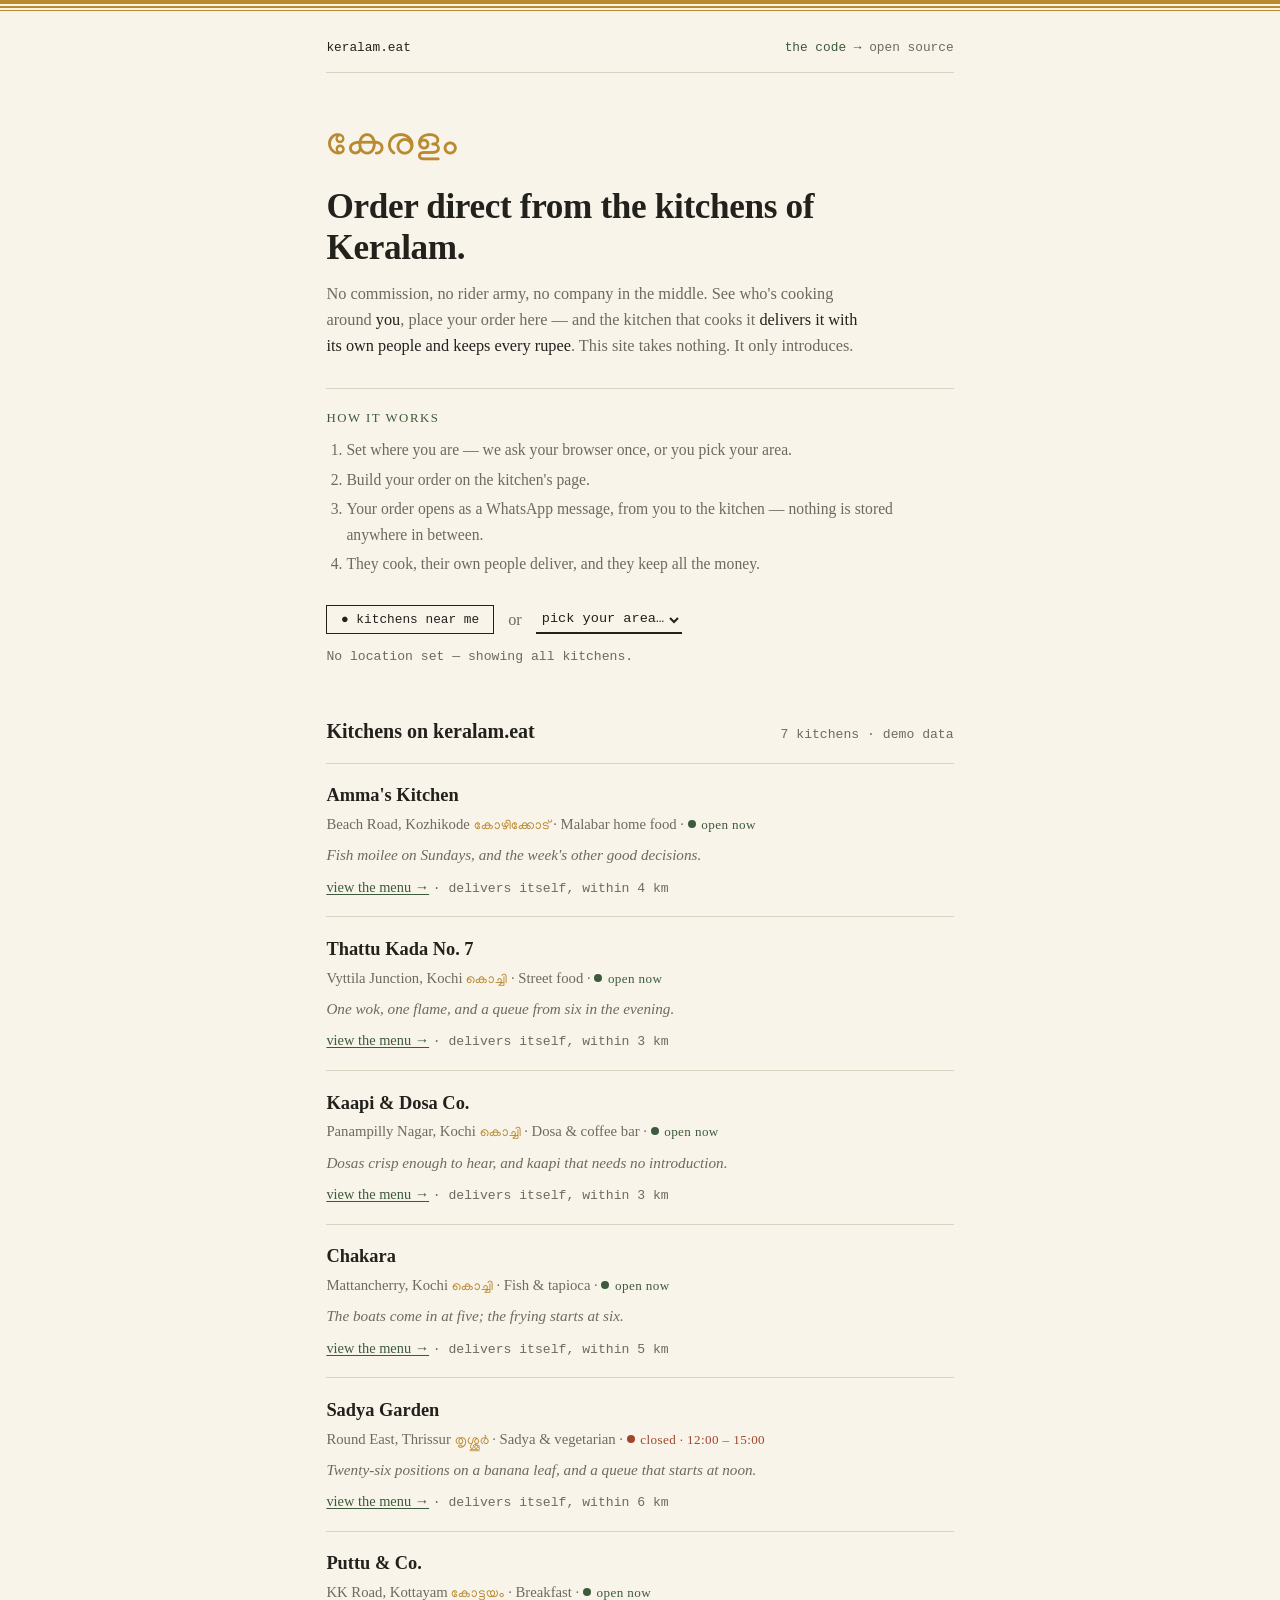
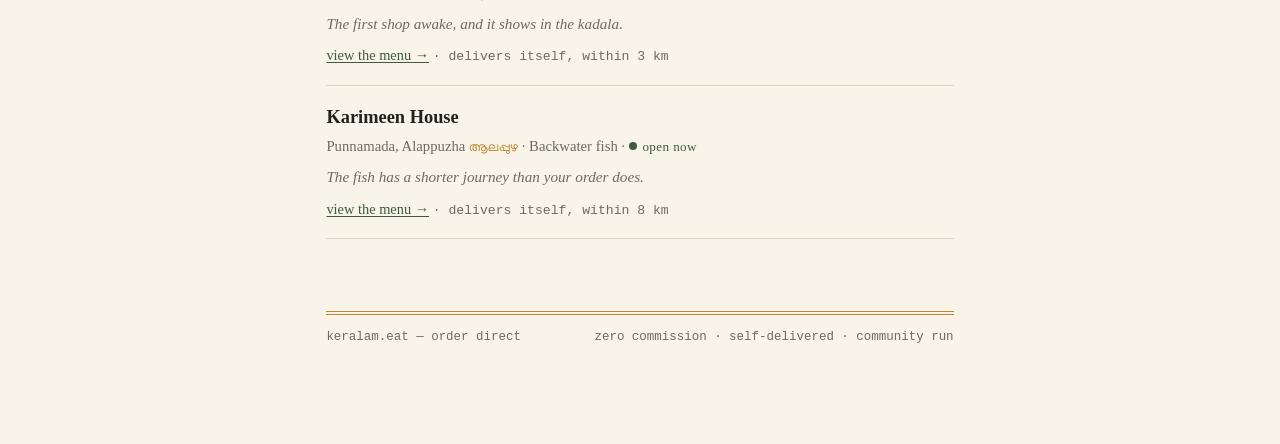
==== index.html @ 39c222f7 "keralam.eat — order direct: commission-free, self-delivery food platform Static marketplace for kitc" ====
<!doctype html>
<html lang="en">
<head>
  <meta charset="utf-8">
  <meta name="viewport" content="width=device-width, initial-scale=1">
  <title>keralam.eat — order direct from the kitchens of Keralam</title>
  <meta name="description" content="Order food direct from kitchens near you in Keralam. No commission, no middleman — every kitchen delivers with its own people and keeps all the money.">
  <link rel="icon" href="data:image/svg+xml,<svg xmlns='http://www.w3.org/2000/svg' viewBox='0 0 32 32'><path d='M4 28 C 6 15, 14 6, 28 4 C 26 17, 18 26, 6 27' fill='none' stroke='%233d5a3c' stroke-width='2' stroke-linecap='round'/></svg>">
  <link rel="preconnect" href="https://fonts.googleapis.com">
  <link rel="preconnect" href="https://fonts.gstatic.com" crossorigin>
  <link href="https://fonts.googleapis.com/css2?family=Manjari:wght@400;700&display=swap" rel="stylesheet">
  <link rel="stylesheet" href="style.css">
</head>
<body>
  <div class="wrap">

    <div class="masthead">
      <span class="domain">keralam.eat</span>
      <span><a href="https://github.com/">the code →</a> open source</span>
    </div>

    <section class="hero">
      <div class="mal-big" aria-label="Keralam">കേരളം</div>
      <h1>Order direct from the kitchens of Keralam.</h1>
      <p>
        No commission, no rider army, no company in the middle.
        See who's cooking around <strong>you</strong>, place your order here —
        and the kitchen that cooks it <strong>delivers it with its own people
        and keeps every rupee</strong>. This site takes nothing. It only introduces.
      </p>
      <div class="how">
        <div class="label">How it works</div>
        <ol>
          <li>Set where you are — we ask your browser once, or you pick your area.</li>
          <li>Build your order on the kitchen's page.</li>
          <li>Your order opens as a WhatsApp message, from you to the kitchen — nothing is stored anywhere in between.</li>
          <li>They cook, their own people deliver, and they keep all the money.</li>
        </ol>
      </div>

      <div class="locbar">
        <button class="near" id="near-me">● kitchens near me</button>
        <span class="or" style="color:var(--muted)">or</span>
        <select id="pick-area" aria-label="pick your area">
          <option value="">pick your area…</option>
        </select>
        <button class="clearloc" id="clear-loc" style="display:none" title="forget my location">×</button>
      </div>
      <div class="locnote mono" id="loc-note">No location set — showing all kitchens.</div>
    </section>

    <div class="section-head">
      <h2 id="list-title">Kitchens on keralam.eat</h2>
      <span class="note mono" id="count"></span>
    </div>

    <div id="near-group">
      <div class="group-head">Delivers to you</div>
      <div id="near-list"></div>
    </div>
    <div id="far-group">
      <div class="group-head far">Outside their own delivery radius</div>
      <div id="far-list"></div>
    </div>

    <footer>
      <span>keralam.eat — order direct</span>
      <span>zero commission · self-delivered · community run</span>
    </footer>

  </div>

  <script src="data.js"></script>
  <script>
    const R = window.RESTAURANTS;
    const LOC_KEY = "keralam.eat:loc";

    document.getElementById("count").textContent = R.length + " kitchens · demo data";

    /* ---------- geo ---------- */

    function kmBetween(a, b) {
      const rad = (x) => (x * Math.PI) / 180;
      const dLat = rad(b.lat - a.lat);
      const dLng = rad(b.lng - a.lng);
      const h =
        Math.sin(dLat / 2) ** 2 +
        Math.cos(rad(a.lat)) * Math.cos(rad(b.lat)) * Math.sin(dLng / 2) ** 2;
      return 2 * 6371 * Math.asin(Math.sqrt(h));
    }

    function fmtKm(d) {
      return (d < 10 ? d.toFixed(1) : Math.round(d)) + " km";
    }

    let anchor = null; // { lat, lng, label }
    try { anchor = JSON.parse(localStorage.getItem(LOC_KEY) || "null"); } catch (e) { anchor = null; }

    function setAnchor(a) {
      anchor = a;
      if (a) localStorage.setItem(LOC_KEY, JSON.stringify(a));
      else localStorage.removeItem(LOC_KEY);
      render();
    }

    document.getElementById("near-me").addEventListener("click", () => {
      const note = document.getElementById("loc-note");
      note.textContent = "Asking your browser where you are…";
      if (!navigator.geolocation) {
        note.textContent = "This browser can't share a location — pick your area instead.";
        return;
      }
      navigator.geolocation.getCurrentPosition(
        (pos) => {
          setAnchor({
            lat: pos.coords.latitude,
            lng: pos.coords.longitude,
            label: "your location" + (pos.coords.accuracy ? "" : "")
          });
        },
        (err) => {
          const reasons = {
            1: "You (or your browser) said no — that's fine. Pick your area instead.",
            2: "Couldn't get a fix right now. Pick your area instead.",
            3: "Took too long. Pick your area instead."
          };
          note.textContent =
            "Location needs the site to be live on https — right now it's a local file, so your browser won't share it. " +
            (reasons[err.code] || "Pick your area instead.");
        },
        { enableHighAccuracy: true, timeout: 8000, maximumAge: 300000 }
      );
    });

    // area picker: anchor = centroid of that city's kitchens
    const cities = [...new Set(R.map((r) => r.city))];
    const pick = document.getElementById("pick-area");
    for (const c of cities) {
      const inCity = R.filter((r) => r.city === c);
      const lat = inCity.reduce((s, r) => s + r.lat, 0) / inCity.length;
      const lng = inCity.reduce((s, r) => s + r.lng, 0) / inCity.length;
      const opt = document.createElement("option");
      opt.value = c;
      opt.textContent = c + " (" + inCity.length + ")";
      opt.dataset.lat = lat;
      opt.dataset.lng = lng;
      pick.appendChild(opt);
    }
    pick.addEventListener("change", () => {
      if (!pick.value) return;
      const opt = pick.selectedOptions[0];
      setAnchor({ lat: +opt.dataset.lat, lng: +opt.dataset.lng, label: pick.value });
    });

    document.getElementById("clear-loc").addEventListener("click", () => {
      pick.value = "";
      setAnchor(null);
      document.getElementById("loc-note").textContent = "Location forgotten. Showing all kitchens.";
    });

    /* ---------- rendering ---------- */

    const MAL = {
      "Kozhikode": "കോഴിക്കോട്",
      "Kochi": "കൊച്ചി",
      "Thrissur": "തൃശ്ശൂർ",
      "Kottayam": "കോട്ടയം",
      "Alappuzha": "ആലപ്പുഴ"
    };

    function rowHTML(r, d, inRadius) {
      const openness = r.open
        ? '<span class="openness open"><span class="dot open"></span>open now</span>'
        : '<span class="openness closed"><span class="dot closed"></span>closed · ' + r.hours + "</span>";
      const dist = d == null ? "" :
        '<span class="dist' + (inRadius ? " in" : "") + '">' + fmtKm(d) + (inRadius ? " · delivers to you" : "") + "</span>";
      const city = r.city + (MAL[r.city] ? ' <span class="mal">' + MAL[r.city] + "</span>" : "");
      return (
        '<div class="rest">' +
        '<a class="plain" href="restaurant.html?id=' + r.slug + '">' +
        '<div class="name">' + r.name + "</div>" +
        '<div class="meta">' + r.area + ", " + city + " · " + r.cuisine + " · " + openness + dist + "</div>" +
        '<div class="tagline">' + r.tagline + "</div>" +
        "</a>" +
        '<div class="view"><a href="restaurant.html?id=' + r.slug + '">view the menu →</a> <span class="mono" style="color:var(--muted)">· delivers itself, within ' + r.delivery.radiusKm + " km</span></div>" +
        "</div>"
      );
    }

    function render() {
      const nearList = document.getElementById("near-list");
      const farList = document.getElementById("far-list");
      const nearGroup = document.getElementById("near-group");
      const farGroup = document.getElementById("far-group");
      const note = document.getElementById("loc-note");
      const title = document.getElementById("list-title");
      const clearBtn = document.getElementById("clear-loc");

      if (!anchor) {
        nearGroup.style.display = "block";
        nearGroup.querySelector(".group-head").style.display = "none";
        farGroup.style.display = "none";
        nearList.innerHTML = R.map((r) => rowHTML(r, null, false)).join("");
        title.textContent = "Kitchens on keralam.eat";
        note.textContent = "No location set — showing all kitchens.";
        clearBtn.style.display = "none";
        return;
      }

      const withD = R.map((r) => ({ r, d: kmBetween(anchor, r) }));
      const near = withD.filter((x) => x.d <= x.r.delivery.radiusKm).sort((a, b) => a.d - b.d);
      const far = withD.filter((x) => x.d > x.r.delivery.radiusKm).sort((a, b) => a.d - b.d);

      nearGroup.querySelector(".group-head").style.display = "";
      nearGroup.style.display = near.length ? "block" : "block";
      farGroup.style.display = far.length ? "block" : "none";

      nearList.innerHTML = near.length
        ? near.map((x) => rowHTML(x.r, x.d, true)).join("")
        : '<div class="tagline" style="font-style:italic;color:var(--muted);padding:.6rem 0">No kitchen here delivers that far yet — the nearest ones are below.</div>';
      farList.innerHTML = far.map((x) => rowHTML(x.r, x.d, false)).join("");

      title.textContent = "Kitchens around " + anchor.label;
      note.textContent = "Showing kitchens by distance from " + anchor.label + ". A kitchen only appears on top if its own people can reach you.";
      clearBtn.style.display = "inline-block";
    }

    render();
  </script>
</body>
</html>
---- style.css ----
:root {
  --paper: #f8f4ea;
  --ink:   #22211c;
  --muted: #6d6a5f;
  --leaf:  #3d5a3c;
  --red:   #a3452e;
  --rule:  #d9d3c2;
  --gold:  #b98a2f;
}

* { margin: 0; padding: 0; box-sizing: border-box; }

body {
  background: var(--paper);
  color: var(--ink);
  font-family: "Iowan Old Style", "Palatino Linotype", Palatino, Georgia, serif;
  font-size: 1.02rem;
  line-height: 1.6;
  -webkit-font-smoothing: antialiased;
}

/* kasavu — the gold zari edge of the Keralam sari, as the page's border */
body::before {
  content: "";
  position: fixed;
  top: 0; left: 0; right: 0;
  height: 12px;
  z-index: 50;
  pointer-events: none;
  background:
    linear-gradient(var(--gold) 0 0) 0 0 / 100% 4px no-repeat,
    linear-gradient(var(--gold) 0 0) 0 6px / 100% 2px no-repeat,
    linear-gradient(var(--gold) 0 0) 0 10px / 100% 1px no-repeat,
    var(--paper);
}

::selection { background: #e7dfc9; }

a { color: var(--leaf); text-decoration: underline; text-underline-offset: .15em; }

.mono {
  font-family: ui-monospace, "SF Mono", Menlo, Consolas, monospace;
  font-size: .82rem;
}

.wrap {
  max-width: 42rem;
  margin: 0 auto;
  padding: 2.4rem 1.4rem 6rem;
}

/* Malayalam script accents */
.mal {
  font-family: "Manjari", "Malayalam MN", "Noto Sans Malayalam", sans-serif;
  color: var(--gold);
  font-size: .92em;
}
.mal-big {
  font-family: "Manjari", "Malayalam MN", "Noto Sans Malayalam", sans-serif;
  color: var(--gold);
  font-size: 2.6rem;
  line-height: 1.1;
  margin-bottom: 1.1rem;
}

/* masthead */
.masthead {
  display: flex;
  justify-content: space-between;
  gap: 1rem;
  font-family: ui-monospace, "SF Mono", Menlo, Consolas, monospace;
  font-size: .8rem;
  color: var(--muted);
  padding-bottom: .8rem;
  border-bottom: 1px solid var(--rule);
}
.masthead .domain { color: var(--ink); }
.masthead a { text-decoration: none; }
.masthead a:hover { text-decoration: underline; }

/* hero */
.hero { margin: 3.2rem 0 2.4rem; }
.hero h1 {
  font-size: 2.2rem;
  font-weight: 600;
  line-height: 1.15;
  letter-spacing: -.01em;
  margin-bottom: .8rem;
}
.hero p { color: var(--muted); max-width: 34rem; }
.hero p strong { color: var(--ink); font-weight: 500; }

.how { margin-top: 1.8rem; border-top: 1px solid var(--rule); padding-top: 1.2rem; }
.how .label { font-size: .8rem; letter-spacing: .12em; text-transform: uppercase; color: var(--leaf); margin-bottom: .5rem; }
.how ol { margin-left: 1.25rem; }
.how li { color: var(--muted); font-size: .98rem; margin-bottom: .3rem; }

/* location bar */
.locbar {
  margin-top: 1.8rem;
  display: flex;
  align-items: center;
  gap: .9rem;
  flex-wrap: wrap;
}
.locbar .near {
  background: none;
  border: 1.5px solid var(--ink);
  font-family: ui-monospace, "SF Mono", Menlo, Consolas, monospace;
  font-size: .8rem;
  padding: .38rem .85rem;
  cursor: pointer;
  color: var(--ink);
}
.locbar .near:hover { background: var(--ink); color: var(--paper); }
.locbar select {
  background: transparent;
  border: none;
  border-bottom: 2px solid var(--ink);
  font-family: ui-monospace, "SF Mono", Menlo, Consolas, monospace;
  font-size: .85rem;
  color: var(--ink);
  padding: .3rem .1rem;
  outline: none;
  cursor: pointer;
}
.locbar .clearloc {
  background: none;
  border: none;
  color: var(--muted);
  font-size: 1rem;
  cursor: pointer;
  line-height: 1;
  padding: .2rem .4rem;
}
.locbar .clearloc:hover { color: var(--red); }
.locnote { margin-top: .7rem; color: var(--muted); font-style: normal; }

/* grouping + distance */
.group-head {
  margin: 2.6rem 0 .2rem;
  font-size: .85rem;
  letter-spacing: .12em;
  text-transform: uppercase;
  color: var(--leaf);
}
.group-head.far { color: var(--muted); }
.dist {
  font-family: ui-monospace, "SF Mono", Menlo, Consolas, monospace;
  font-size: .8rem;
  margin-left: .6rem;
  color: var(--muted);
}
.dist.in { color: var(--leaf); }

/* section heads */
.section-head {
  margin: 3rem 0 1rem;
  display: flex;
  justify-content: space-between;
  align-items: baseline;
  gap: 1rem;
}
.section-head h2 { font-size: 1.25rem; font-weight: 600; }
.section-head .note { color: var(--muted); }

/* kitchen rows */
.rest { border-top: 1px solid var(--rule); padding: 1.1rem 0; }
.rest:last-of-type { border-bottom: 1px solid var(--rule); }
.rest .name { font-size: 1.15rem; font-weight: 600; }
.rest a.plain { color: var(--ink); text-decoration: none; }
.rest a.plain:hover .name { text-decoration: underline; text-underline-offset: .15em; }
.rest .meta { color: var(--muted); font-size: .92rem; margin-top: .15rem; }
.rest .tagline { font-style: italic; color: var(--muted); font-size: .95rem; margin-top: .35rem; }
.rest .view { font-size: .9rem; margin-top: .5rem; }

.dot {
  display: inline-block;
  width: .5rem; height: .5rem;
  border-radius: 50%;
  margin-right: .35rem;
  vertical-align: 1px;
}
.dot.open { background: var(--leaf); }
.dot.closed { background: var(--red); }
.openness { font-size: .82rem; letter-spacing: .03em; }
.openness.open { color: var(--leaf); }
.openness.closed { color: var(--red); }

/* restaurant page */
.backlink { font-size: .9rem; margin: 2.6rem 0 1.4rem; display: inline-block; }
.r-head h1 { font-size: 2rem; font-weight: 600; line-height: 1.2; letter-spacing: -.01em; }
.r-head .meta { color: var(--muted); margin-top: .3rem; font-size: .95rem; }
.r-head .delivery {
  margin-top: .9rem;
  border: 1px solid var(--rule);
  padding: .55rem .85rem;
  font-family: ui-monospace, "SF Mono", Menlo, Consolas, monospace;
  font-size: .8rem;
  color: var(--muted);
}
.closed-banner {
  margin-top: .9rem;
  font-size: .95rem;
  color: var(--red);
  font-style: italic;
}

/* menu */
.menu-category { margin-top: 2rem; }
.menu-category h3 { font-size: .85rem; letter-spacing: .12em; text-transform: uppercase; color: var(--leaf); margin-bottom: .4rem; }
.item { display: flex; align-items: baseline; gap: .7rem; padding: .6rem 0; }
.item .vegmark {
  display: inline-block;
  width: .55rem; height: .55rem;
  border: 1.5px solid var(--leaf);
  flex: none;
  align-self: center;
}
.item .vegmark.non { border-color: var(--red); }
.item .nm { flex: none; max-width: 60%; }
.item .nm .d { display: block; color: var(--muted); font-size: .88rem; }
.item .leader { flex: 1; border-bottom: 2px dotted var(--rule); transform: translateY(-4px); min-width: 1.5rem; }
.item .price { font-family: ui-monospace, "SF Mono", Menlo, Consolas, monospace; font-size: .88rem; flex: none; }
.item .add {
  flex: none;
  background: none;
  border: 1px solid var(--ink);
  font-family: ui-monospace, "SF Mono", Menlo, Consolas, monospace;
  font-size: .78rem;
  padding: .15rem .6rem;
  cursor: pointer;
  color: var(--ink);
}
.item .add:hover { background: var(--ink); color: var(--paper); }
.item .add:disabled { border-color: var(--rule); color: var(--rule); cursor: default; }
.item .add:disabled:hover { background: none; color: var(--rule); }

/* cart */
#cart { display: none; margin-top: 3.5rem; }
#cart.visible { display: block; }
#cart h2 { font-size: 1.25rem; font-weight: 600; margin-bottom: 1rem; }

.cartline { display: flex; align-items: baseline; gap: .7rem; padding: .45rem 0; }
.cartline .nm { flex: 1; }
.cartline .qty { font-family: ui-monospace, "SF Mono", Menlo, Consolas, monospace; font-size: .85rem; }
.cartline button {
  background: none; border: none; font: inherit; cursor: pointer;
  font-family: ui-monospace, "SF Mono", Menlo, Consolas, monospace;
  color: var(--leaf); padding: 0 .3rem;
}
.cartline button:hover { color: var(--ink); }
.cartline .line-total { font-family: ui-monospace, "SF Mono", Menlo, Consolas, monospace; font-size: .88rem; }

.totals { border-top: 1px solid var(--rule); margin-top: .6rem; padding-top: .6rem; font-size: .95rem; }
.totals .row { display: flex; justify-content: space-between; color: var(--muted); }
.totals .row.grand { color: var(--ink); font-weight: 600; margin-top: .3rem; }

/* forms */
label {
  display: block;
  font-family: ui-monospace, "SF Mono", Menlo, Consolas, monospace;
  font-size: .8rem;
  color: var(--muted);
  margin: 1.1rem 0 .35rem;
}
input, textarea {
  width: 100%;
  background: transparent;
  border: none;
  border-bottom: 2px solid var(--ink);
  font: inherit;
  color: var(--ink);
  padding: .3rem .1rem;
  outline: none;
}
input:focus, textarea:focus { border-bottom-color: var(--leaf); }
textarea { resize: vertical; min-height: 3.4rem; }

.actions { margin-top: 1.6rem; display: flex; gap: 1.4rem; align-items: baseline; flex-wrap: wrap; }
.actions .send {
  background: var(--ink);
  color: var(--paper);
  border: none;
  font: inherit;
  padding: .6rem 1.3rem;
  cursor: pointer;
}
.actions .send:hover { background: var(--leaf); }
.actions .send:disabled { background: var(--rule); color: var(--paper); cursor: default; }
.actions .copy { font-size: .9rem; }

.done { margin-top: 1.6rem; font-style: italic; color: var(--leaf); }

/* fixed cart bar */
#cartbar {
  position: fixed;
  bottom: 0; left: 0; right: 0;
  background: var(--ink);
  color: var(--paper);
  border-top: 2px solid var(--gold);
  font-family: ui-monospace, "SF Mono", Menlo, Consolas, monospace;
  font-size: .85rem;
  padding: .8rem 1.4rem;
  display: none;
  cursor: pointer;
  z-index: 5;
}
#cartbar:hover { background: var(--leaf); }
#cartbar.visible { display: block; }
#cartbar .inner { max-width: 42rem; margin: 0 auto; display: flex; justify-content: space-between; gap: 1rem; }

/* footer */
footer {
  margin-top: 4.5rem;
  border-top: 4px double var(--gold);
  padding-top: .8rem;
  font-family: ui-monospace, "SF Mono", Menlo, Consolas, monospace;
  font-size: .78rem;
  color: var(--muted);
  display: flex;
  justify-content: space-between;
  flex-wrap: wrap;
  gap: .4rem 2rem;
}
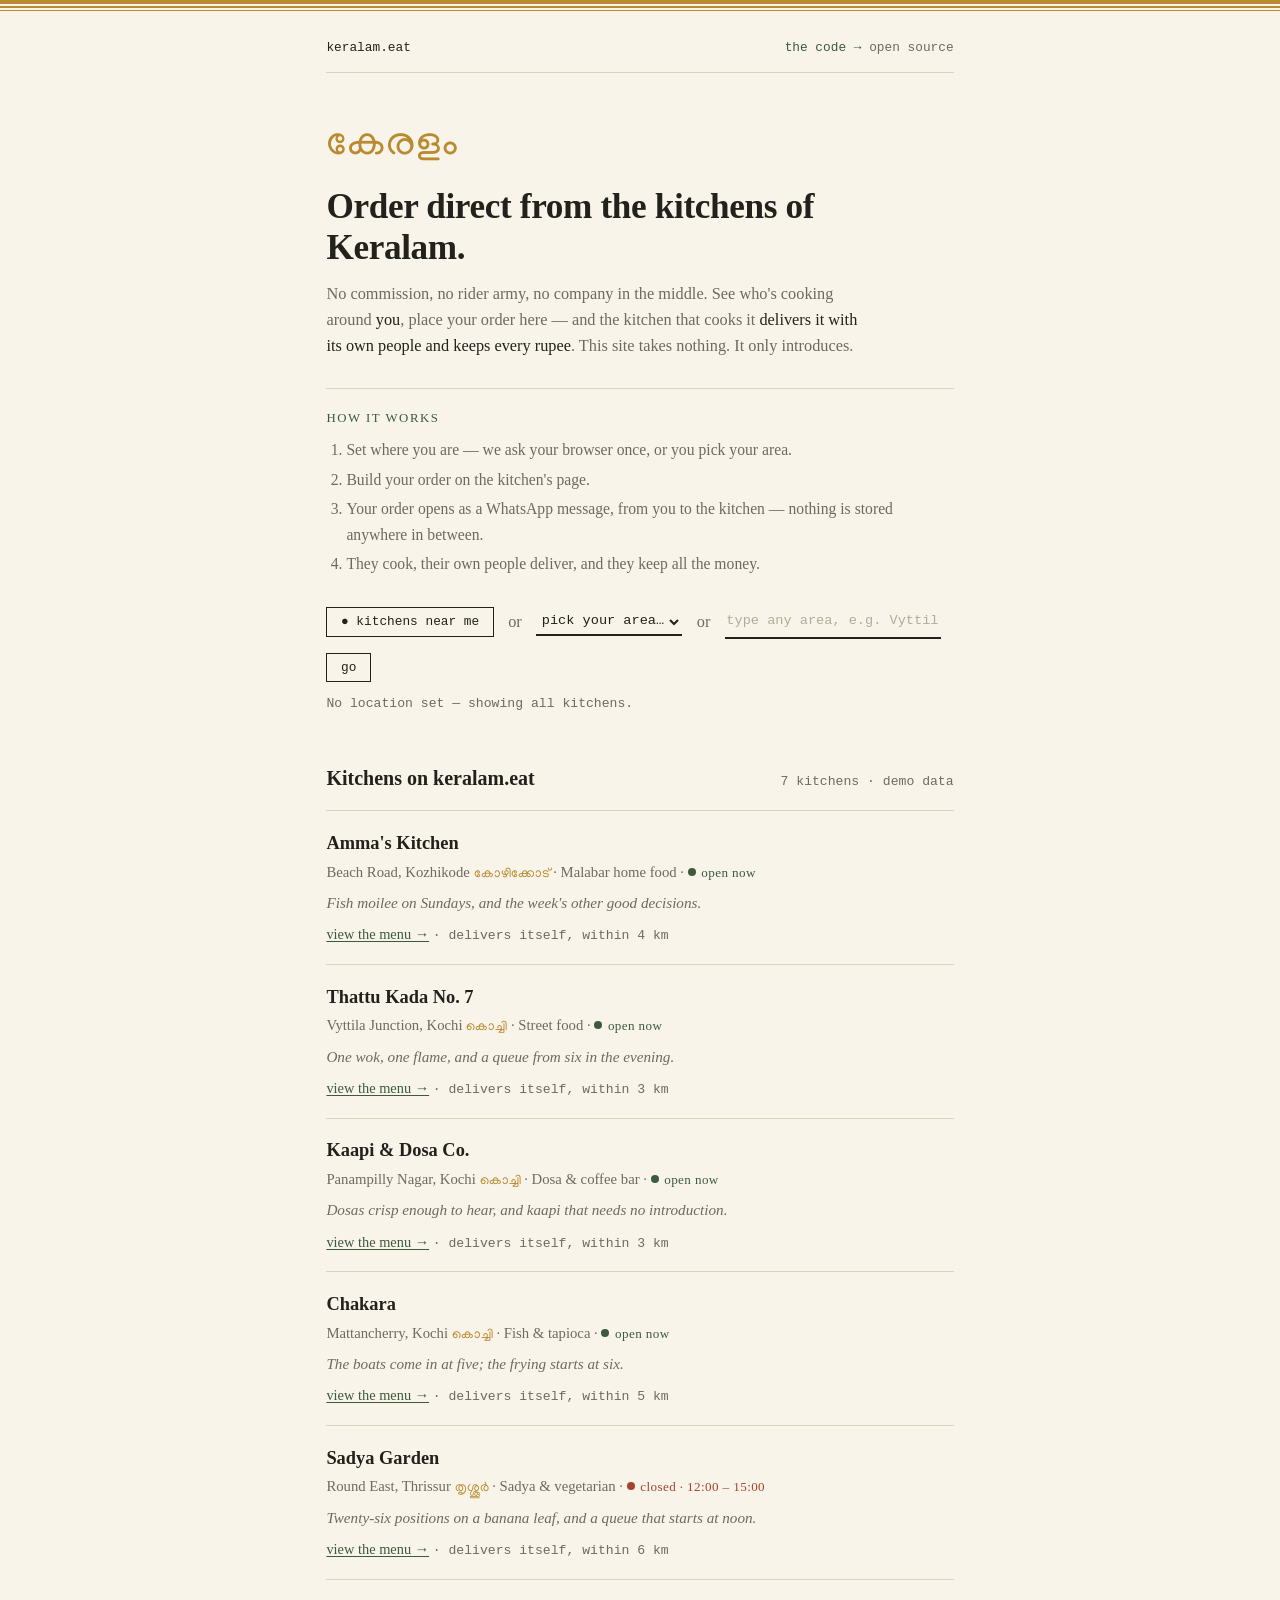
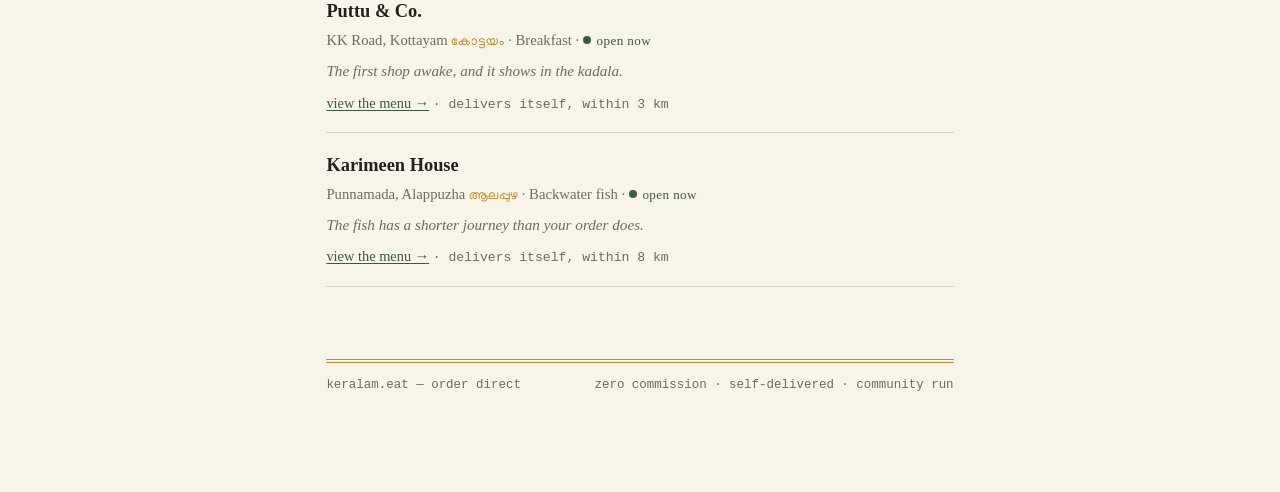
==== commit e96e48cc: "area search: type any area name, geocoded via Nominatim (bounded to Keralam)" ====
--- a/index.html
+++ b/index.html
@@ -44,6 +44,9 @@
         <select id="pick-area" aria-label="pick your area">
           <option value="">pick your area…</option>
         </select>
+        <span class="or" style="color:var(--muted)">or</span>
+        <input class="area-input" id="area-input" placeholder="type any area, e.g. Vyttila, Kochi" aria-label="type any area">
+        <button class="near" id="area-go">go</button>
         <button class="clearloc" id="clear-loc" style="display:none" title="forget my location">×</button>
       </div>
       <div class="locnote mono" id="loc-note">No location set — showing all kitchens.</div>
@@ -158,6 +161,40 @@
       document.getElementById("loc-note").textContent = "Location forgotten. Showing all kitchens.";
     });
 
+    /* ---------- free-text area search (Nominatim) ---------- */
+    // Any area name works — the query is geocoded against OpenStreetMap,
+    // bounded to Keralam's bounding box so results stay local.
+    // Privacy: the typed text goes to nominatim.openstreetmap.org and nowhere else.
+
+    async function findArea() {
+      const q = document.getElementById("area-input").value.trim();
+      const note = document.getElementById("loc-note");
+      if (!q) return;
+      note.textContent = "Looking up \u201c" + q + "\u201d on OpenStreetMap\u2026";
+      try {
+        const url =
+          "https://nominatim.openstreetmap.org/search?q=" + encodeURIComponent(q) +
+          "&format=json&limit=1&viewbox=74.8,12.9,78.2,8.1&bounded=1";
+        const res = await fetch(url);
+        const rows = await res.json();
+        if (!rows.length) {
+          note.textContent = "Couldn't find that spot within Keralam \u2014 try a town or junction name, or use \u201ckitchens near me\u201d.";
+          return;
+        }
+        const r = rows[0];
+        const label = (r.display_name || q).split(",").slice(0, 2).join(",").trim();
+        setAnchor({ lat: +r.lat, lng: +r.lon, label: label });
+        document.getElementById("area-input").value = "";
+      } catch (err) {
+        note.textContent = "The geocoder couldn't be reached \u2014 pick a city from the list, or use \u201ckitchens near me\u201d.";
+      }
+    }
+
+    document.getElementById("area-go").addEventListener("click", findArea);
+    document.getElementById("area-input").addEventListener("keydown", (e) => {
+      if (e.key === "Enter") { e.preventDefault(); findArea(); }
+    });
+
     /* ---------- rendering ---------- */
 
     const MAL = {
--- a/style.css
+++ b/style.css
@@ -124,6 +124,20 @@
   outline: none;
   cursor: pointer;
 }
+.locbar .area-input {
+  background: transparent;
+  border: none;
+  border-bottom: 2px solid var(--ink);
+  font-family: ui-monospace, "SF Mono", Menlo, Consolas, monospace;
+  font-size: .85rem;
+  color: var(--ink);
+  padding: .3rem .1rem;
+  outline: none;
+  width: 13.5rem;
+  max-width: 60vw;
+}
+.locbar .area-input:focus { border-bottom-color: var(--leaf); }
+.locbar .area-input::placeholder { color: #b3ac99; }
 .locbar .clearloc {
   background: none;
   border: none;
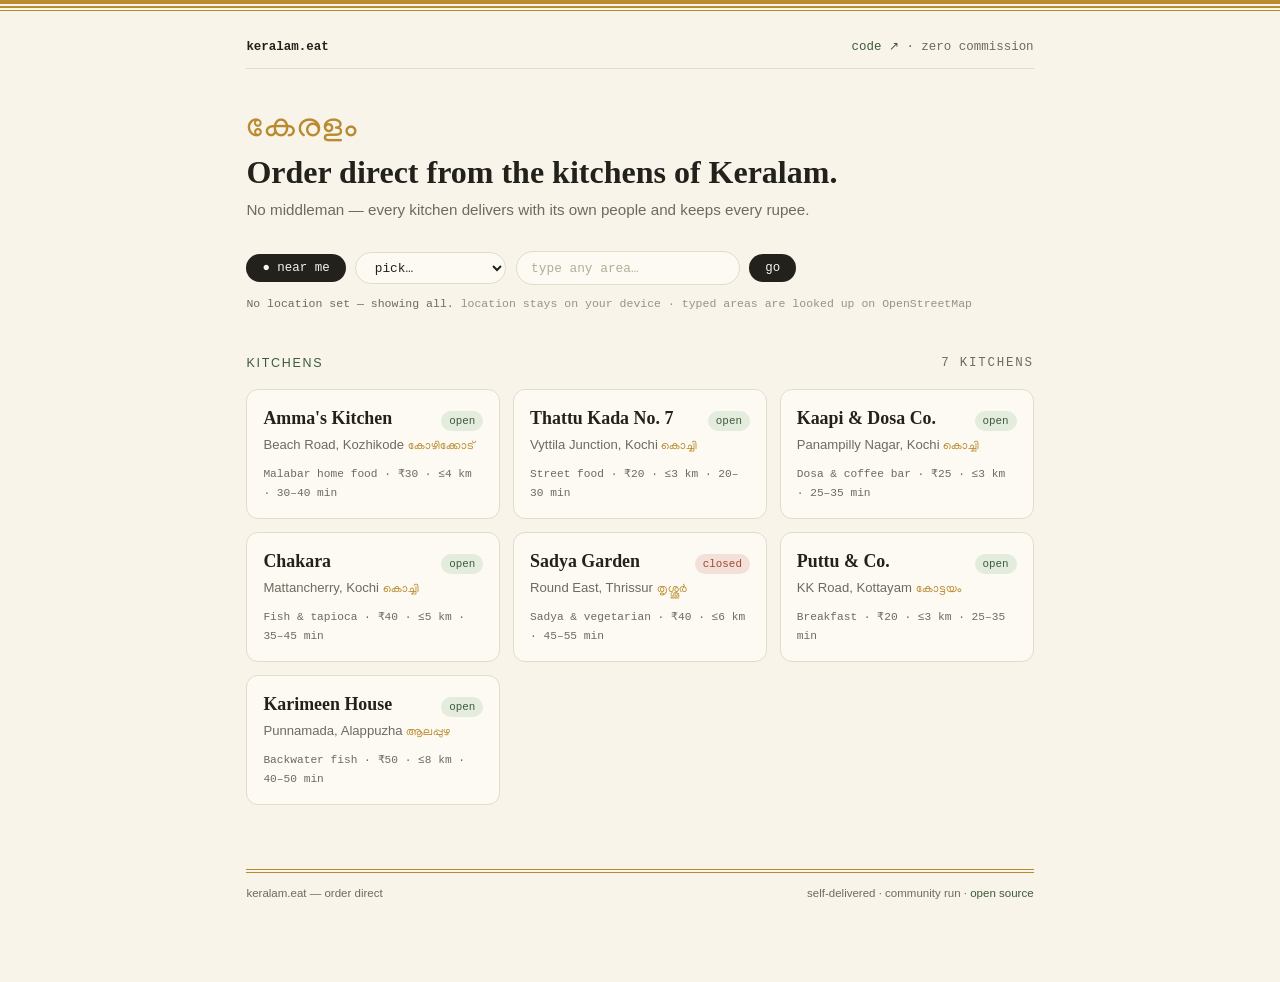
==== commit 4b4508f8: "redesign: compact card UI, chips over sentences, half the words" ====
--- a/index.html
+++ b/index.html
@@ -4,7 +4,7 @@
   <meta charset="utf-8">
   <meta name="viewport" content="width=device-width, initial-scale=1">
   <title>keralam.eat — order direct from the kitchens of Keralam</title>
-  <meta name="description" content="Order food direct from kitchens near you in Keralam. No commission, no middleman — every kitchen delivers with its own people and keeps all the money.">
+  <meta name="description" content="Order food direct from kitchens near you in Keralam. Zero commission — every kitchen delivers with its own people.">
   <link rel="icon" href="data:image/svg+xml,<svg xmlns='http://www.w3.org/2000/svg' viewBox='0 0 32 32'><path d='M4 28 C 6 15, 14 6, 28 4 C 26 17, 18 26, 6 27' fill='none' stroke='%233d5a3c' stroke-width='2' stroke-linecap='round'/></svg>">
   <link rel="preconnect" href="https://fonts.googleapis.com">
   <link rel="preconnect" href="https://fonts.gstatic.com" crossorigin>
@@ -16,59 +16,39 @@
 
     <div class="masthead">
       <span class="domain">keralam.eat</span>
-      <span><a href="https://github.com/">the code →</a> open source</span>
+      <span><a href="https://github.com/aneeraj/keralam-eat">code ↗</a> · zero commission</span>
     </div>
 
     <section class="hero">
       <div class="mal-big" aria-label="Keralam">കേരളം</div>
       <h1>Order direct from the kitchens of Keralam.</h1>
-      <p>
-        No commission, no rider army, no company in the middle.
-        See who's cooking around <strong>you</strong>, place your order here —
-        and the kitchen that cooks it <strong>delivers it with its own people
-        and keeps every rupee</strong>. This site takes nothing. It only introduces.
-      </p>
-      <div class="how">
-        <div class="label">How it works</div>
-        <ol>
-          <li>Set where you are — we ask your browser once, or you pick your area.</li>
-          <li>Build your order on the kitchen's page.</li>
-          <li>Your order opens as a WhatsApp message, from you to the kitchen — nothing is stored anywhere in between.</li>
-          <li>They cook, their own people deliver, and they keep all the money.</li>
-        </ol>
-      </div>
-
-      <div class="locbar">
-        <button class="near" id="near-me">● kitchens near me</button>
-        <span class="or" style="color:var(--muted)">or</span>
-        <select id="pick-area" aria-label="pick your area">
-          <option value="">pick your area…</option>
-        </select>
-        <span class="or" style="color:var(--muted)">or</span>
-        <input class="area-input" id="area-input" placeholder="type any area, e.g. Vyttila, Kochi" aria-label="type any area">
-        <button class="near" id="area-go">go</button>
-        <button class="clearloc" id="clear-loc" style="display:none" title="forget my location">×</button>
-      </div>
-      <div class="locnote mono" id="loc-note">No location set — showing all kitchens.</div>
+      <p class="sub">No middleman — every kitchen delivers with its own people and keeps every rupee.</p>
     </section>
 
-    <div class="section-head">
-      <h2 id="list-title">Kitchens on keralam.eat</h2>
-      <span class="note mono" id="count"></span>
-    </div>
-
-    <div id="near-group">
-      <div class="group-head">Delivers to you</div>
-      <div id="near-list"></div>
-    </div>
-    <div id="far-group">
-      <div class="group-head far">Outside their own delivery radius</div>
-      <div id="far-list"></div>
+    <div class="locbar">
+      <button class="near" id="near-me">● near me</button>
+      <select id="pick-area" aria-label="pick your area">
+        <option value="">pick…</option>
+      </select>
+      <input class="area-input" id="area-input" placeholder="type any area…" aria-label="type any area">
+      <button class="area-go" id="area-go">go</button>
+      <button class="clearloc" id="clear-loc" style="display:none" title="forget my location">×</button>
+    </div>
+    <div class="locnote" id="loc-note">No location set — showing all kitchens. <span style="opacity:.7">location stays on your device · typed areas are looked up on OpenStreetMap</span></div>
+
+    <div id="near-section">
+      <div class="section-head" id="list-title"><span>Kitchens</span><span class="note mono" id="count"></span></div>
+      <div class="cards" id="near-cards"></div>
+      <div class="empty-state" id="empty-state" style="display:none"></div>
+    </div>
+    <div id="far-section">
+      <div class="group-head far">Too far for their own delivery</div>
+      <div class="cards far-group" id="far-cards"></div>
     </div>
 
     <footer>
       <span>keralam.eat — order direct</span>
-      <span>zero commission · self-delivered · community run</span>
+      <span>self-delivered · community run · <a href="https://github.com/aneeraj/keralam-eat">open source</a></span>
     </footer>
 
   </div>
@@ -78,9 +58,20 @@
     const R = window.RESTAURANTS;
     const LOC_KEY = "keralam.eat:loc";
 
-    document.getElementById("count").textContent = R.length + " kitchens · demo data";
-
-    /* ---------- geo ---------- */
+    document.getElementById("count").textContent = R.length + " kitchens";
+
+    const MAL = {
+      "Kozhikode": "കോഴിക്കോട്",
+      "Kochi": "കൊച്ചി",
+      "Thrissur": "തൃശ്ശൂർ",
+      "Kottayam": "കോട്ടയം",
+      "Alappuzha": "ആലപ്പുഴ"
+    };
+
+    function esc(s) {
+      return String(s).replace(/[&<>"']/g, (c) =>
+        ({ "&": "&amp;", "<": "&lt;", ">": "&gt;", '"': "&quot;", "'": "&#39;" }[c]));
+    }
 
     function kmBetween(a, b) {
       const rad = (x) => (x * Math.PI) / 180;
@@ -96,7 +87,9 @@
       return (d < 10 ? d.toFixed(1) : Math.round(d)) + " km";
     }
 
-    let anchor = null; // { lat, lng, label }
+    /* ---------- anchor state ---------- */
+
+    let anchor = null;
     try { anchor = JSON.parse(localStorage.getItem(LOC_KEY) || "null"); } catch (e) { anchor = null; }
 
     function setAnchor(a) {
@@ -106,47 +99,38 @@
       render();
     }
 
+    /* ---------- near me ---------- */
+
     document.getElementById("near-me").addEventListener("click", () => {
       const note = document.getElementById("loc-note");
       note.textContent = "Asking your browser where you are…";
       if (!navigator.geolocation) {
-        note.textContent = "This browser can't share a location — pick your area instead.";
+        note.textContent = "This browser can't share location — pick or type your area.";
         return;
       }
       navigator.geolocation.getCurrentPosition(
         (pos) => {
-          setAnchor({
-            lat: pos.coords.latitude,
-            lng: pos.coords.longitude,
-            label: "your location" + (pos.coords.accuracy ? "" : "")
-          });
+          setAnchor({ lat: pos.coords.latitude, lng: pos.coords.longitude, label: "you" });
         },
         (err) => {
-          const reasons = {
-            1: "You (or your browser) said no — that's fine. Pick your area instead.",
-            2: "Couldn't get a fix right now. Pick your area instead.",
-            3: "Took too long. Pick your area instead."
-          };
           note.textContent =
-            "Location needs the site to be live on https — right now it's a local file, so your browser won't share it. " +
-            (reasons[err.code] || "Pick your area instead.");
+            "Location needs the site live on https (or your permission) — pick or type your area instead.";
         },
         { enableHighAccuracy: true, timeout: 8000, maximumAge: 300000 }
       );
     });
 
-    // area picker: anchor = centroid of that city's kitchens
+    /* ---------- area picker ---------- */
+
     const cities = [...new Set(R.map((r) => r.city))];
     const pick = document.getElementById("pick-area");
     for (const c of cities) {
       const inCity = R.filter((r) => r.city === c);
-      const lat = inCity.reduce((s, r) => s + r.lat, 0) / inCity.length;
-      const lng = inCity.reduce((s, r) => s + r.lng, 0) / inCity.length;
       const opt = document.createElement("option");
       opt.value = c;
       opt.textContent = c + " (" + inCity.length + ")";
-      opt.dataset.lat = lat;
-      opt.dataset.lng = lng;
+      opt.dataset.lat = inCity.reduce((s, r) => s + r.lat, 0) / inCity.length;
+      opt.dataset.lng = inCity.reduce((s, r) => s + r.lng, 0) / inCity.length;
       pick.appendChild(opt);
     }
     pick.addEventListener("change", () => {
@@ -158,19 +142,16 @@
     document.getElementById("clear-loc").addEventListener("click", () => {
       pick.value = "";
       setAnchor(null);
-      document.getElementById("loc-note").textContent = "Location forgotten. Showing all kitchens.";
-    });
-
-    /* ---------- free-text area search (Nominatim) ---------- */
-    // Any area name works — the query is geocoded against OpenStreetMap,
-    // bounded to Keralam's bounding box so results stay local.
-    // Privacy: the typed text goes to nominatim.openstreetmap.org and nowhere else.
+      document.getElementById("loc-note").textContent = "Location forgotten — showing all kitchens.";
+    });
+
+    /* ---------- typed area (Nominatim) ---------- */
 
     async function findArea() {
       const q = document.getElementById("area-input").value.trim();
       const note = document.getElementById("loc-note");
       if (!q) return;
-      note.textContent = "Looking up \u201c" + q + "\u201d on OpenStreetMap\u2026";
+      note.textContent = "Looking up \u201c" + q + "\u201d\u2026";
       try {
         const url =
           "https://nominatim.openstreetmap.org/search?q=" + encodeURIComponent(q) +
@@ -178,15 +159,15 @@
         const res = await fetch(url);
         const rows = await res.json();
         if (!rows.length) {
-          note.textContent = "Couldn't find that spot within Keralam \u2014 try a town or junction name, or use \u201ckitchens near me\u201d.";
+          note.textContent = "Not found in Keralam \u2014 try a town or junction name.";
           return;
         }
         const r = rows[0];
-        const label = (r.display_name || q).split(",").slice(0, 2).join(",").trim();
+        const label = (r.display_name || q).split(",")[0].trim();
         setAnchor({ lat: +r.lat, lng: +r.lon, label: label });
         document.getElementById("area-input").value = "";
       } catch (err) {
-        note.textContent = "The geocoder couldn't be reached \u2014 pick a city from the list, or use \u201ckitchens near me\u201d.";
+        note.textContent = "Geocoder unreachable \u2014 try again in a moment.";
       }
     }
 
@@ -195,51 +176,44 @@
       if (e.key === "Enter") { e.preventDefault(); findArea(); }
     });
 
-    /* ---------- rendering ---------- */
-
-    const MAL = {
-      "Kozhikode": "കോഴിക്കോട്",
-      "Kochi": "കൊച്ചി",
-      "Thrissur": "തൃശ്ശൂർ",
-      "Kottayam": "കോട്ടയം",
-      "Alappuzha": "ആലപ്പുഴ"
-    };
-
-    function rowHTML(r, d, inRadius) {
-      const openness = r.open
-        ? '<span class="openness open"><span class="dot open"></span>open now</span>'
-        : '<span class="openness closed"><span class="dot closed"></span>closed · ' + r.hours + "</span>";
+    /* ---------- render ---------- */
+
+    function cardHTML(r, d, inRadius) {
+      const pill = r.open
+        ? '<span class="pill open">open</span>'
+        : '<span class="pill closed">closed</span>';
       const dist = d == null ? "" :
-        '<span class="dist' + (inRadius ? " in" : "") + '">' + fmtKm(d) + (inRadius ? " · delivers to you" : "") + "</span>";
-      const city = r.city + (MAL[r.city] ? ' <span class="mal">' + MAL[r.city] + "</span>" : "");
+        '<div class="dist' + (inRadius ? " in" : "") + '">' +
+        (inRadius ? fmtKm(d) + " \u00b7 delivers to you" : fmtKm(d)) + "</div>";
       return (
-        '<div class="rest">' +
-        '<a class="plain" href="restaurant.html?id=' + r.slug + '">' +
-        '<div class="name">' + r.name + "</div>" +
-        '<div class="meta">' + r.area + ", " + city + " · " + r.cuisine + " · " + openness + dist + "</div>" +
-        '<div class="tagline">' + r.tagline + "</div>" +
-        "</a>" +
-        '<div class="view"><a href="restaurant.html?id=' + r.slug + '">view the menu →</a> <span class="mono" style="color:var(--muted)">· delivers itself, within ' + r.delivery.radiusKm + " km</span></div>" +
-        "</div>"
+        '<a class="card" href="restaurant.html?id=' + r.slug + '">' +
+        '<div class="top"><span class="name">' + r.name + "</span>" + pill + "</div>" +
+        '<div class="meta">' + r.area + ", " + r.city +
+        (MAL[r.city] ? ' <span class="mal">' + MAL[r.city] + "</span>" : "") + "</div>" +
+        '<div class="chips">' + r.cuisine + " \u00b7 \u20b9" + r.delivery.fee +
+        " \u00b7 \u2264" + r.delivery.radiusKm + " km \u00b7 " + r.delivery.eta + "</div>" +
+        dist +
+        "</a>"
       );
     }
 
     function render() {
-      const nearList = document.getElementById("near-list");
-      const farList = document.getElementById("far-list");
-      const nearGroup = document.getElementById("near-group");
-      const farGroup = document.getElementById("far-group");
+      const nearCards = document.getElementById("near-cards");
+      const farCards = document.getElementById("far-cards");
+      const nearSection = document.getElementById("near-section");
+      const farSection = document.getElementById("far-section");
       const note = document.getElementById("loc-note");
       const title = document.getElementById("list-title");
+      const empty = document.getElementById("empty-state");
       const clearBtn = document.getElementById("clear-loc");
 
       if (!anchor) {
-        nearGroup.style.display = "block";
-        nearGroup.querySelector(".group-head").style.display = "none";
-        farGroup.style.display = "none";
-        nearList.innerHTML = R.map((r) => rowHTML(r, null, false)).join("");
-        title.textContent = "Kitchens on keralam.eat";
-        note.textContent = "No location set — showing all kitchens.";
+        nearSection.style.display = "";
+        farSection.style.display = "none";
+        nearCards.innerHTML = R.map((r) => cardHTML(r, null, false)).join("");
+        title.firstChild.textContent = "Kitchens";
+        note.innerHTML = "No location set \u2014 showing all. <span style='opacity:.7'>location stays on your device \u00b7 typed areas are looked up on OpenStreetMap</span>";
+        empty.style.display = "none";
         clearBtn.style.display = "none";
         return;
       }
@@ -248,17 +222,28 @@
       const near = withD.filter((x) => x.d <= x.r.delivery.radiusKm).sort((a, b) => a.d - b.d);
       const far = withD.filter((x) => x.d > x.r.delivery.radiusKm).sort((a, b) => a.d - b.d);
 
-      nearGroup.querySelector(".group-head").style.display = "";
-      nearGroup.style.display = near.length ? "block" : "block";
-      farGroup.style.display = far.length ? "block" : "none";
-
-      nearList.innerHTML = near.length
-        ? near.map((x) => rowHTML(x.r, x.d, true)).join("")
-        : '<div class="tagline" style="font-style:italic;color:var(--muted);padding:.6rem 0">No kitchen here delivers that far yet — the nearest ones are below.</div>';
-      farList.innerHTML = far.map((x) => rowHTML(x.r, x.d, false)).join("");
-
-      title.textContent = "Kitchens around " + anchor.label;
-      note.textContent = "Showing kitchens by distance from " + anchor.label + ". A kitchen only appears on top if its own people can reach you.";
+      nearSection.style.display = "";
+      farSection.style.display = far.length ? "" : "none";
+
+      if (near.length) {
+        title.firstChild.textContent = "Delivers to you";
+        nearCards.innerHTML = near.map((x) => cardHTML(x.r, x.d, true)).join("");
+        empty.style.display = "none";
+      } else {
+        title.firstChild.textContent = "Kitchens";
+        nearCards.innerHTML = "";
+        const closest = far[0];
+        empty.style.display = "block";
+        empty.innerHTML =
+          "Nothing delivers to <strong>" + esc(anchor.label) + "</strong> yet" +
+          (closest
+            ? " \u2014 nearest: <strong>" + closest.r.name + "</strong> (" + fmtKm(closest.d) + ")."
+            : ".") +
+          ' Cook here? <a href="https://github.com/aneeraj/keralam-eat">Add your kitchen</a>.';
+      }
+
+      farCards.innerHTML = far.map((x) => cardHTML(x.r, x.d, false)).join("");
+      note.textContent = "Showing kitchens around " + anchor.label + ".";
       clearBtn.style.display = "inline-block";
     }
 
--- a/style.css
+++ b/style.css
@@ -1,10 +1,11 @@
 :root {
   --paper: #f8f4ea;
+  --card: #fdfaf3;
   --ink:   #22211c;
   --muted: #6d6a5f;
   --leaf:  #3d5a3c;
   --red:   #a3452e;
-  --rule:  #d9d3c2;
+  --rule:  #e2dccb;
   --gold:  #b98a2f;
 }
 
@@ -13,13 +14,13 @@
 body {
   background: var(--paper);
   color: var(--ink);
-  font-family: "Iowan Old Style", "Palatino Linotype", Palatino, Georgia, serif;
-  font-size: 1.02rem;
-  line-height: 1.6;
+  font-family: -apple-system, BlinkMacSystemFont, "Segoe UI", Roboto, "Helvetica Neue", sans-serif;
+  font-size: .95rem;
+  line-height: 1.5;
   -webkit-font-smoothing: antialiased;
 }
 
-/* kasavu — the gold zari edge of the Keralam sari, as the page's border */
+/* kasavu — the gold zari edge of the Keralam sari */
 body::before {
   content: "";
   position: fixed;
@@ -36,194 +37,208 @@
 
 ::selection { background: #e7dfc9; }
 
-a { color: var(--leaf); text-decoration: underline; text-underline-offset: .15em; }
-
-.mono {
-  font-family: ui-monospace, "SF Mono", Menlo, Consolas, monospace;
-  font-size: .82rem;
+a { color: var(--leaf); text-decoration: none; }
+a:hover { text-decoration: underline; }
+
+.mono, .masthead, .locnote, .chips, .pill, .dist {
+  font-family: ui-monospace, "SF Mono", Menlo, Consolas, monospace;
 }
 
 .wrap {
-  max-width: 42rem;
+  max-width: 52rem;
   margin: 0 auto;
-  padding: 2.4rem 1.4rem 6rem;
-}
-
-/* Malayalam script accents */
+  padding: 2.4rem 1.4rem 5rem;
+}
+
+/* ---------- masthead ---------- */
+.masthead {
+  display: flex;
+  justify-content: space-between;
+  gap: 1rem;
+  font-size: .78rem;
+  color: var(--muted);
+  padding-bottom: .7rem;
+  border-bottom: 1px solid var(--rule);
+}
+.masthead .domain { color: var(--ink); font-weight: 600; }
+
+/* ---------- hero ---------- */
+.hero { margin: 2.6rem 0 1.8rem; }
+.mal-big {
+  font-family: "Manjari", "Malayalam MN", "Noto Sans Malayalam", sans-serif;
+  color: var(--gold);
+  font-size: 2.2rem;
+  line-height: 1.1;
+}
+.hero h1 {
+  font-family: "Iowan Old Style", "Palatino Linotype", Palatino, Georgia, serif;
+  font-size: 2rem;
+  font-weight: 600;
+  line-height: 1.15;
+  margin: .3rem 0 .5rem;
+}
+.hero .sub { color: var(--muted); }
+
+/* ---------- location bar ---------- */
+.locbar {
+  display: flex;
+  align-items: center;
+  gap: .6rem;
+  flex-wrap: wrap;
+}
+.locbar .near, .locbar .area-go {
+  background: var(--ink);
+  color: var(--paper);
+  border: none;
+  border-radius: 999px;
+  font-family: ui-monospace, "SF Mono", Menlo, Consolas, monospace;
+  font-size: .78rem;
+  padding: .42rem 1rem;
+  cursor: pointer;
+}
+.locbar .near:hover, .locbar .area-go:hover { background: var(--leaf); }
+.locbar select, .locbar .area-input {
+  background: var(--card);
+  border: 1px solid var(--rule);
+  border-radius: 999px;
+  font-family: ui-monospace, "SF Mono", Menlo, Consolas, monospace;
+  font-size: .8rem;
+  color: var(--ink);
+  padding: .42rem .9rem;
+  outline: none;
+}
+.locbar .area-input { width: 14rem; max-width: 55vw; }
+.locbar select:focus, .locbar .area-input:focus { border-color: var(--leaf); }
+.locbar .area-input::placeholder { color: #b3ac99; }
+.locbar .clearloc {
+  background: none; border: none; color: var(--muted);
+  font-size: 1rem; cursor: pointer; line-height: 1; padding: .2rem .4rem;
+}
+.locbar .clearloc:hover { color: var(--red); }
+.locnote { margin-top: .6rem; font-size: .72rem; color: var(--muted); }
+
+/* ---------- groups ---------- */
+.section-head {
+  margin: 2.6rem 0 1rem;
+  font-size: .78rem;
+  letter-spacing: .14em;
+  text-transform: uppercase;
+  color: var(--leaf);
+  display: flex;
+  justify-content: space-between;
+  gap: 1rem;
+}
+.section-head .note { color: var(--muted); }
+.group-head {
+  margin: 2.4rem 0 .9rem;
+  font-size: .78rem;
+  letter-spacing: .14em;
+  text-transform: uppercase;
+  color: var(--leaf);
+}
+.group-head.far { color: var(--muted); }
+
+.empty-state {
+  border: 1px dashed var(--rule);
+  border-radius: 12px;
+  padding: 1rem 1.2rem;
+  color: var(--muted);
+  font-size: .9rem;
+}
+.empty-state strong { color: var(--ink); }
+
+/* ---------- kitchen cards ---------- */
+.cards {
+  display: grid;
+  grid-template-columns: repeat(auto-fill, minmax(230px, 1fr));
+  gap: .8rem;
+}
+.card {
+  background: var(--card);
+  border: 1px solid var(--rule);
+  border-radius: 12px;
+  padding: .95rem 1rem;
+  display: block;
+  color: var(--ink);
+}
+.card:hover { border-color: var(--ink); text-decoration: none; }
+.far-group .card { opacity: .72; }
+.far-group .card:hover { opacity: 1; }
+
+.card .top {
+  display: flex;
+  justify-content: space-between;
+  align-items: baseline;
+  gap: .5rem;
+}
+.card .name {
+  font-family: "Iowan Old Style", "Palatino Linotype", Palatino, Georgia, serif;
+  font-size: 1.12rem;
+  font-weight: 600;
+}
+.pill {
+  font-size: .68rem;
+  padding: .12rem .5rem;
+  border-radius: 999px;
+  white-space: nowrap;
+}
+.pill.open { background: #e3ecdd; color: var(--leaf); }
+.pill.closed { background: #f2e0d9; color: var(--red); }
+.card .meta { color: var(--muted); font-size: .82rem; margin-top: .2rem; }
+.card .chips {
+  font-size: .7rem;
+  color: var(--muted);
+  margin-top: .55rem;
+  line-height: 1.7;
+}
+.card .dist { margin-top: .5rem; font-size: .74rem; color: var(--muted); }
+.card .dist.in { color: var(--leaf); font-weight: 600; }
+
 .mal {
   font-family: "Manjari", "Malayalam MN", "Noto Sans Malayalam", sans-serif;
   color: var(--gold);
   font-size: .92em;
 }
-.mal-big {
-  font-family: "Manjari", "Malayalam MN", "Noto Sans Malayalam", sans-serif;
-  color: var(--gold);
-  font-size: 2.6rem;
-  line-height: 1.1;
-  margin-bottom: 1.1rem;
-}
-
-/* masthead */
-.masthead {
-  display: flex;
-  justify-content: space-between;
-  gap: 1rem;
-  font-family: ui-monospace, "SF Mono", Menlo, Consolas, monospace;
-  font-size: .8rem;
-  color: var(--muted);
-  padding-bottom: .8rem;
-  border-bottom: 1px solid var(--rule);
-}
-.masthead .domain { color: var(--ink); }
-.masthead a { text-decoration: none; }
-.masthead a:hover { text-decoration: underline; }
-
-/* hero */
-.hero { margin: 3.2rem 0 2.4rem; }
-.hero h1 {
-  font-size: 2.2rem;
+
+/* ---------- restaurant page ---------- */
+.backlink { font-size: .85rem; margin: 2.4rem 0 1.2rem; display: inline-block; color: var(--muted); }
+.r-head h1 {
+  font-family: "Iowan Old Style", "Palatino Linotype", Palatino, Georgia, serif;
+  font-size: 1.9rem;
   font-weight: 600;
-  line-height: 1.15;
-  letter-spacing: -.01em;
-  margin-bottom: .8rem;
-}
-.hero p { color: var(--muted); max-width: 34rem; }
-.hero p strong { color: var(--ink); font-weight: 500; }
-
-.how { margin-top: 1.8rem; border-top: 1px solid var(--rule); padding-top: 1.2rem; }
-.how .label { font-size: .8rem; letter-spacing: .12em; text-transform: uppercase; color: var(--leaf); margin-bottom: .5rem; }
-.how ol { margin-left: 1.25rem; }
-.how li { color: var(--muted); font-size: .98rem; margin-bottom: .3rem; }
-
-/* location bar */
-.locbar {
-  margin-top: 1.8rem;
-  display: flex;
-  align-items: center;
-  gap: .9rem;
+  line-height: 1.2;
+}
+.r-head .meta { color: var(--muted); font-size: .88rem; margin-top: .25rem; }
+.chips-row {
+  margin-top: .8rem;
+  display: flex;
   flex-wrap: wrap;
-}
-.locbar .near {
-  background: none;
-  border: 1.5px solid var(--ink);
-  font-family: ui-monospace, "SF Mono", Menlo, Consolas, monospace;
-  font-size: .8rem;
-  padding: .38rem .85rem;
-  cursor: pointer;
-  color: var(--ink);
-}
-.locbar .near:hover { background: var(--ink); color: var(--paper); }
-.locbar select {
-  background: transparent;
-  border: none;
-  border-bottom: 2px solid var(--ink);
-  font-family: ui-monospace, "SF Mono", Menlo, Consolas, monospace;
-  font-size: .85rem;
-  color: var(--ink);
-  padding: .3rem .1rem;
-  outline: none;
-  cursor: pointer;
-}
-.locbar .area-input {
-  background: transparent;
-  border: none;
-  border-bottom: 2px solid var(--ink);
-  font-family: ui-monospace, "SF Mono", Menlo, Consolas, monospace;
-  font-size: .85rem;
-  color: var(--ink);
-  padding: .3rem .1rem;
-  outline: none;
-  width: 13.5rem;
-  max-width: 60vw;
-}
-.locbar .area-input:focus { border-bottom-color: var(--leaf); }
-.locbar .area-input::placeholder { color: #b3ac99; }
-.locbar .clearloc {
-  background: none;
-  border: none;
-  color: var(--muted);
-  font-size: 1rem;
-  cursor: pointer;
-  line-height: 1;
-  padding: .2rem .4rem;
-}
-.locbar .clearloc:hover { color: var(--red); }
-.locnote { margin-top: .7rem; color: var(--muted); font-style: normal; }
-
-/* grouping + distance */
-.group-head {
-  margin: 2.6rem 0 .2rem;
-  font-size: .85rem;
-  letter-spacing: .12em;
+  gap: .45rem;
+}
+.chip {
+  background: var(--card);
+  border: 1px solid var(--rule);
+  border-radius: 999px;
+  padding: .2rem .7rem;
+  font-size: .72rem;
+  color: var(--muted);
+}
+.chip.good { border-color: var(--leaf); color: var(--leaf); }
+.chip.bad { border-color: var(--red); color: var(--red); }
+.chips-row a.chip { text-decoration: none; }
+.chips-row a.chip:hover { text-decoration: none; border-color: var(--ink); color: var(--ink); }
+.closed-line { margin-top: .6rem; color: var(--red); font-size: .9rem; }
+
+/* ---------- menu ---------- */
+.menu-category { margin-top: 2rem; }
+.menu-category h3 {
+  font-size: .78rem;
+  letter-spacing: .14em;
   text-transform: uppercase;
   color: var(--leaf);
-}
-.group-head.far { color: var(--muted); }
-.dist {
-  font-family: ui-monospace, "SF Mono", Menlo, Consolas, monospace;
-  font-size: .8rem;
-  margin-left: .6rem;
-  color: var(--muted);
-}
-.dist.in { color: var(--leaf); }
-
-/* section heads */
-.section-head {
-  margin: 3rem 0 1rem;
-  display: flex;
-  justify-content: space-between;
-  align-items: baseline;
-  gap: 1rem;
-}
-.section-head h2 { font-size: 1.25rem; font-weight: 600; }
-.section-head .note { color: var(--muted); }
-
-/* kitchen rows */
-.rest { border-top: 1px solid var(--rule); padding: 1.1rem 0; }
-.rest:last-of-type { border-bottom: 1px solid var(--rule); }
-.rest .name { font-size: 1.15rem; font-weight: 600; }
-.rest a.plain { color: var(--ink); text-decoration: none; }
-.rest a.plain:hover .name { text-decoration: underline; text-underline-offset: .15em; }
-.rest .meta { color: var(--muted); font-size: .92rem; margin-top: .15rem; }
-.rest .tagline { font-style: italic; color: var(--muted); font-size: .95rem; margin-top: .35rem; }
-.rest .view { font-size: .9rem; margin-top: .5rem; }
-
-.dot {
-  display: inline-block;
-  width: .5rem; height: .5rem;
-  border-radius: 50%;
-  margin-right: .35rem;
-  vertical-align: 1px;
-}
-.dot.open { background: var(--leaf); }
-.dot.closed { background: var(--red); }
-.openness { font-size: .82rem; letter-spacing: .03em; }
-.openness.open { color: var(--leaf); }
-.openness.closed { color: var(--red); }
-
-/* restaurant page */
-.backlink { font-size: .9rem; margin: 2.6rem 0 1.4rem; display: inline-block; }
-.r-head h1 { font-size: 2rem; font-weight: 600; line-height: 1.2; letter-spacing: -.01em; }
-.r-head .meta { color: var(--muted); margin-top: .3rem; font-size: .95rem; }
-.r-head .delivery {
-  margin-top: .9rem;
-  border: 1px solid var(--rule);
-  padding: .55rem .85rem;
-  font-family: ui-monospace, "SF Mono", Menlo, Consolas, monospace;
-  font-size: .8rem;
-  color: var(--muted);
-}
-.closed-banner {
-  margin-top: .9rem;
-  font-size: .95rem;
-  color: var(--red);
-  font-style: italic;
-}
-
-/* menu */
-.menu-category { margin-top: 2rem; }
-.menu-category h3 { font-size: .85rem; letter-spacing: .12em; text-transform: uppercase; color: var(--leaf); margin-bottom: .4rem; }
-.item { display: flex; align-items: baseline; gap: .7rem; padding: .6rem 0; }
+  margin-bottom: .3rem;
+}
+.item { display: flex; align-items: baseline; gap: .7rem; padding: .55rem 0; }
 .item .vegmark {
   display: inline-block;
   width: .55rem; height: .55rem;
@@ -232,79 +247,77 @@
   align-self: center;
 }
 .item .vegmark.non { border-color: var(--red); }
-.item .nm { flex: none; max-width: 60%; }
-.item .nm .d { display: block; color: var(--muted); font-size: .88rem; }
-.item .leader { flex: 1; border-bottom: 2px dotted var(--rule); transform: translateY(-4px); min-width: 1.5rem; }
-.item .price { font-family: ui-monospace, "SF Mono", Menlo, Consolas, monospace; font-size: .88rem; flex: none; }
+.item .nm { flex: none; max-width: 62%; font-weight: 500; }
+.item .nm .d { display: block; color: var(--muted); font-size: .8rem; font-weight: 400; }
+.item .leader { flex: 1; border-bottom: 2px dotted var(--rule); transform: translateY(-4px); min-width: 1.2rem; }
+.item .price { font-size: .84rem; flex: none; }
 .item .add {
   flex: none;
   background: none;
   border: 1px solid var(--ink);
-  font-family: ui-monospace, "SF Mono", Menlo, Consolas, monospace;
-  font-size: .78rem;
-  padding: .15rem .6rem;
+  border-radius: 999px;
+  font-family: ui-monospace, "SF Mono", Menlo, Consolas, monospace;
+  font-size: .72rem;
+  padding: .12rem .65rem;
   cursor: pointer;
   color: var(--ink);
 }
 .item .add:hover { background: var(--ink); color: var(--paper); }
-.item .add:disabled { border-color: var(--rule); color: var(--rule); cursor: default; }
-.item .add:disabled:hover { background: none; color: var(--rule); }
-
-/* cart */
-#cart { display: none; margin-top: 3.5rem; }
+
+/* ---------- cart ---------- */
+#cart { display: none; margin-top: 3rem; }
 #cart.visible { display: block; }
-#cart h2 { font-size: 1.25rem; font-weight: 600; margin-bottom: 1rem; }
-
-.cartline { display: flex; align-items: baseline; gap: .7rem; padding: .45rem 0; }
+#cart h2 { font-size: 1.1rem; font-weight: 600; margin-bottom: .8rem; }
+
+.cartline { display: flex; align-items: baseline; gap: .7rem; padding: .4rem 0; }
 .cartline .nm { flex: 1; }
-.cartline .qty { font-family: ui-monospace, "SF Mono", Menlo, Consolas, monospace; font-size: .85rem; }
+.cartline .qty { font-size: .82rem; }
 .cartline button {
   background: none; border: none; font: inherit; cursor: pointer;
-  font-family: ui-monospace, "SF Mono", Menlo, Consolas, monospace;
   color: var(--leaf); padding: 0 .3rem;
 }
 .cartline button:hover { color: var(--ink); }
-.cartline .line-total { font-family: ui-monospace, "SF Mono", Menlo, Consolas, monospace; font-size: .88rem; }
-
-.totals { border-top: 1px solid var(--rule); margin-top: .6rem; padding-top: .6rem; font-size: .95rem; }
+.cartline .line-total { font-size: .84rem; }
+
+.totals { border-top: 1px solid var(--rule); margin-top: .5rem; padding-top: .5rem; font-size: .9rem; }
 .totals .row { display: flex; justify-content: space-between; color: var(--muted); }
-.totals .row.grand { color: var(--ink); font-weight: 600; margin-top: .3rem; }
-
-/* forms */
+.totals .row.grand { color: var(--ink); font-weight: 600; margin-top: .25rem; }
+
 label {
   display: block;
-  font-family: ui-monospace, "SF Mono", Menlo, Consolas, monospace;
-  font-size: .8rem;
-  color: var(--muted);
-  margin: 1.1rem 0 .35rem;
+  font-size: .72rem;
+  color: var(--muted);
+  margin: 1rem 0 .3rem;
 }
 input, textarea {
   width: 100%;
-  background: transparent;
-  border: none;
-  border-bottom: 2px solid var(--ink);
+  background: var(--card);
+  border: 1px solid var(--rule);
+  border-radius: 8px;
   font: inherit;
   color: var(--ink);
-  padding: .3rem .1rem;
+  padding: .5rem .7rem;
   outline: none;
 }
-input:focus, textarea:focus { border-bottom-color: var(--leaf); }
-textarea { resize: vertical; min-height: 3.4rem; }
-
-.actions { margin-top: 1.6rem; display: flex; gap: 1.4rem; align-items: baseline; flex-wrap: wrap; }
+input:focus, textarea:focus { border-color: var(--leaf); }
+textarea { resize: vertical; min-height: 3.2rem; }
+
+.actions { margin-top: 1.4rem; display: flex; gap: 1.2rem; align-items: center; flex-wrap: wrap; }
 .actions .send {
   background: var(--ink);
   color: var(--paper);
   border: none;
+  border-radius: 999px;
   font: inherit;
-  padding: .6rem 1.3rem;
+  font-size: .9rem;
+  padding: .55rem 1.4rem;
   cursor: pointer;
 }
 .actions .send:hover { background: var(--leaf); }
-.actions .send:disabled { background: var(--rule); color: var(--paper); cursor: default; }
-.actions .copy { font-size: .9rem; }
-
-.done { margin-top: 1.6rem; font-style: italic; color: var(--leaf); }
+.actions .send:disabled { background: var(--rule); cursor: default; }
+.actions .copy { font-size: .85rem; }
+
+.done { margin-top: 1.2rem; color: var(--leaf); font-size: .92rem; }
 
 /* fixed cart bar */
 #cartbar {
@@ -314,23 +327,22 @@
   color: var(--paper);
   border-top: 2px solid var(--gold);
   font-family: ui-monospace, "SF Mono", Menlo, Consolas, monospace;
-  font-size: .85rem;
-  padding: .8rem 1.4rem;
+  font-size: .8rem;
+  padding: .75rem 1.4rem;
   display: none;
   cursor: pointer;
   z-index: 5;
 }
 #cartbar:hover { background: var(--leaf); }
 #cartbar.visible { display: block; }
-#cartbar .inner { max-width: 42rem; margin: 0 auto; display: flex; justify-content: space-between; gap: 1rem; }
+#cartbar .inner { max-width: 52rem; margin: 0 auto; display: flex; justify-content: space-between; gap: 1rem; }
 
 /* footer */
 footer {
-  margin-top: 4.5rem;
+  margin-top: 4rem;
   border-top: 4px double var(--gold);
-  padding-top: .8rem;
-  font-family: ui-monospace, "SF Mono", Menlo, Consolas, monospace;
-  font-size: .78rem;
+  padding-top: .7rem;
+  font-size: .72rem;
   color: var(--muted);
   display: flex;
   justify-content: space-between;
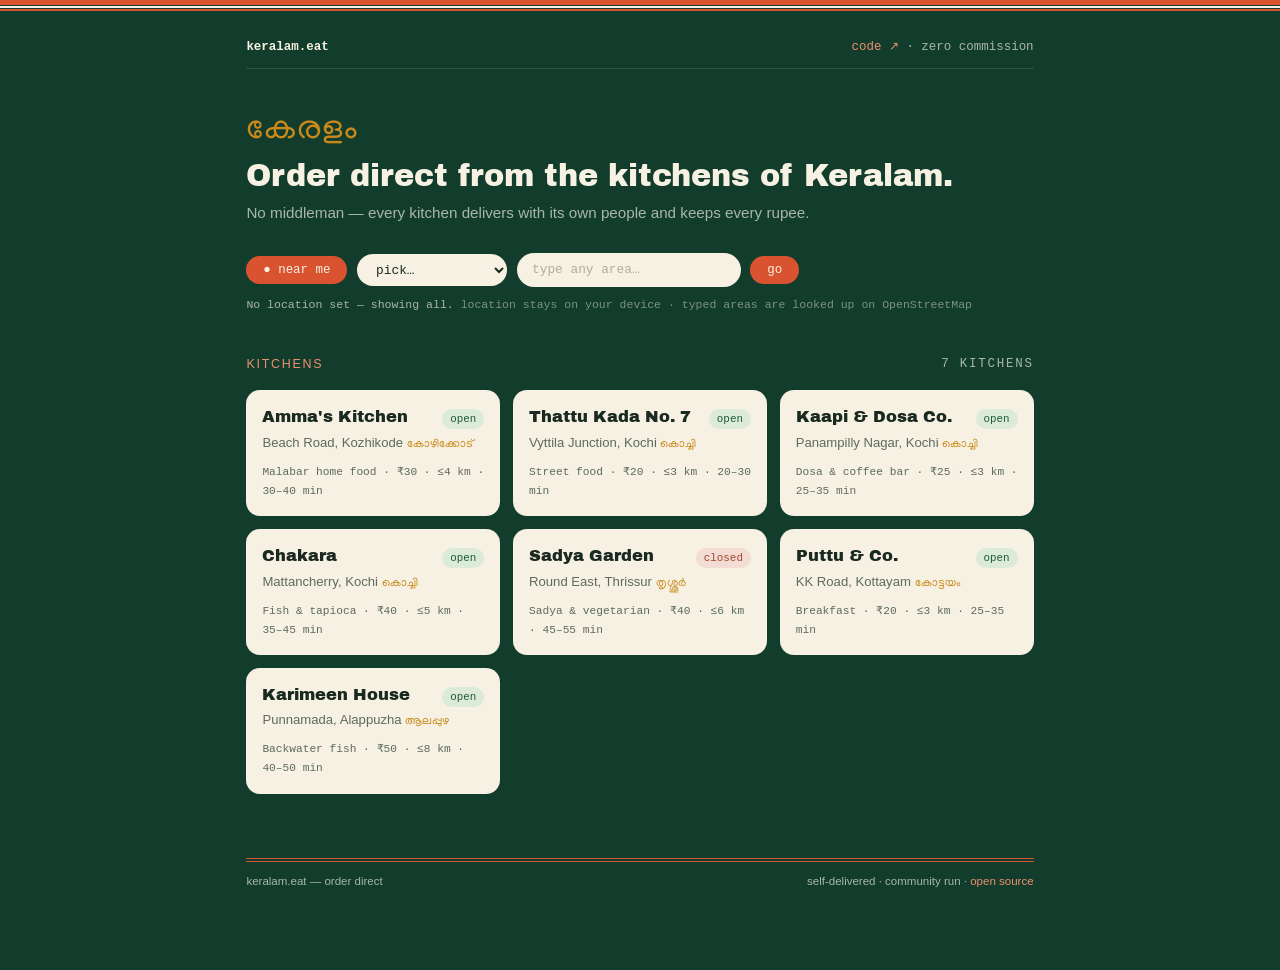
==== commit a0f698fe: "unified identity: banana-leaf green + cream cards + chilli accents, Archivo Black display" ====
--- a/index.html
+++ b/index.html
@@ -8,7 +8,7 @@
   <link rel="icon" href="data:image/svg+xml,<svg xmlns='http://www.w3.org/2000/svg' viewBox='0 0 32 32'><path d='M4 28 C 6 15, 14 6, 28 4 C 26 17, 18 26, 6 27' fill='none' stroke='%233d5a3c' stroke-width='2' stroke-linecap='round'/></svg>">
   <link rel="preconnect" href="https://fonts.googleapis.com">
   <link rel="preconnect" href="https://fonts.gstatic.com" crossorigin>
-  <link href="https://fonts.googleapis.com/css2?family=Manjari:wght@400;700&display=swap" rel="stylesheet">
+  <link href="https://fonts.googleapis.com/css2?family=Archivo+Black&family=Manjari:wght@400;700&display=swap" rel="stylesheet">
   <link rel="stylesheet" href="style.css">
 </head>
 <body>
--- a/style.css
+++ b/style.css
@@ -1,43 +1,48 @@
 :root {
-  --paper: #f8f4ea;
-  --card: #fdfaf3;
-  --ink:   #22211c;
-  --muted: #6d6a5f;
-  --leaf:  #3d5a3c;
-  --red:   #a3452e;
-  --rule:  #e2dccb;
-  --gold:  #b98a2f;
+  --leaf:       #123c2b;   /* banana-leaf canvas */
+  --leaf-deep:  #0d2f22;   /* inset panels on green */
+  --leaf-line:  #2c5540;   /* rules on green */
+  --cream:      #f6f1e3;   /* rice — cards, panels */
+  --cream-soft: #fffdf6;   /* inputs */
+  --ink:        #1b2a20;   /* text on cream */
+  --muted-green:#a9b7ab;   /* muted text on green */
+  --muted-cream:#5c6b5e;   /* muted text on cream */
+  --red:        #d95330;   /* chilli */
+  --red-soft:   #ef8f6e;   /* chilli for text on green */
+  --ochre:      #c98a1b;   /* turmeric — Malayalam accents */
+  --rule:       #e2dccb;   /* rules on cream */
+  --green-ink:  #1c5c33;   /* positive on cream */
 }
 
 * { margin: 0; padding: 0; box-sizing: border-box; }
 
 body {
-  background: var(--paper);
-  color: var(--ink);
+  background: var(--leaf);
+  color: var(--cream);
   font-family: -apple-system, BlinkMacSystemFont, "Segoe UI", Roboto, "Helvetica Neue", sans-serif;
   font-size: .95rem;
   line-height: 1.5;
   -webkit-font-smoothing: antialiased;
 }
 
-/* kasavu — the gold zari edge of the Keralam sari */
+/* shared kara strip — chilli lines on the leaf, same on both pages */
 body::before {
   content: "";
   position: fixed;
   top: 0; left: 0; right: 0;
-  height: 12px;
+  height: 11px;
   z-index: 50;
   pointer-events: none;
   background:
-    linear-gradient(var(--gold) 0 0) 0 0 / 100% 4px no-repeat,
-    linear-gradient(var(--gold) 0 0) 0 6px / 100% 2px no-repeat,
-    linear-gradient(var(--gold) 0 0) 0 10px / 100% 1px no-repeat,
-    var(--paper);
-}
-
-::selection { background: #e7dfc9; }
-
-a { color: var(--leaf); text-decoration: none; }
+    linear-gradient(var(--red) 0 0) 0 0 / 100% 5px no-repeat,
+    linear-gradient(var(--cream) 0 0) 0 6px / 100% 2px no-repeat,
+    linear-gradient(var(--red) 0 0) 0 9px / 100% 2px no-repeat,
+    var(--leaf);
+}
+
+::selection { background: var(--red); color: var(--cream); }
+
+a { color: var(--red-soft); text-decoration: none; }
 a:hover { text-decoration: underline; }
 
 .mono, .masthead, .locnote, .chips, .pill, .dist {
@@ -56,28 +61,29 @@
   justify-content: space-between;
   gap: 1rem;
   font-size: .78rem;
-  color: var(--muted);
+  color: var(--muted-green);
   padding-bottom: .7rem;
-  border-bottom: 1px solid var(--rule);
-}
-.masthead .domain { color: var(--ink); font-weight: 600; }
+  border-bottom: 1px solid var(--leaf-line);
+}
+.masthead .domain { color: var(--cream); font-weight: 600; }
 
 /* ---------- hero ---------- */
 .hero { margin: 2.6rem 0 1.8rem; }
 .mal-big {
   font-family: "Manjari", "Malayalam MN", "Noto Sans Malayalam", sans-serif;
-  color: var(--gold);
+  color: var(--ochre);
   font-size: 2.2rem;
-  line-height: 1.1;
+  line-height: 1.2;
 }
 .hero h1 {
-  font-family: "Iowan Old Style", "Palatino Linotype", Palatino, Georgia, serif;
-  font-size: 2rem;
-  font-weight: 600;
+  font-family: "Archivo Black", "Arial Black", sans-serif;
+  font-size: 1.9rem;
+  font-weight: 400;
   line-height: 1.15;
-  margin: .3rem 0 .5rem;
-}
-.hero .sub { color: var(--muted); }
+  margin: .35rem 0 .5rem;
+  color: var(--cream);
+}
+.hero .sub { color: var(--muted-green); }
 
 /* ---------- location bar ---------- */
 .locbar {
@@ -87,35 +93,34 @@
   flex-wrap: wrap;
 }
 .locbar .near, .locbar .area-go {
-  background: var(--ink);
-  color: var(--paper);
+  background: var(--red);
+  color: var(--cream);
   border: none;
   border-radius: 999px;
   font-family: ui-monospace, "SF Mono", Menlo, Consolas, monospace;
   font-size: .78rem;
-  padding: .42rem 1rem;
+  padding: .45rem 1.05rem;
   cursor: pointer;
 }
-.locbar .near:hover, .locbar .area-go:hover { background: var(--leaf); }
+.locbar .near:hover, .locbar .area-go:hover { filter: brightness(1.12); }
 .locbar select, .locbar .area-input {
-  background: var(--card);
-  border: 1px solid var(--rule);
+  background: var(--cream);
+  border: none;
   border-radius: 999px;
   font-family: ui-monospace, "SF Mono", Menlo, Consolas, monospace;
   font-size: .8rem;
   color: var(--ink);
-  padding: .42rem .9rem;
+  padding: .45rem .95rem;
   outline: none;
 }
 .locbar .area-input { width: 14rem; max-width: 55vw; }
-.locbar select:focus, .locbar .area-input:focus { border-color: var(--leaf); }
 .locbar .area-input::placeholder { color: #b3ac99; }
 .locbar .clearloc {
-  background: none; border: none; color: var(--muted);
+  background: none; border: none; color: var(--muted-green);
   font-size: 1rem; cursor: pointer; line-height: 1; padding: .2rem .4rem;
 }
-.locbar .clearloc:hover { color: var(--red); }
-.locnote { margin-top: .6rem; font-size: .72rem; color: var(--muted); }
+.locbar .clearloc:hover { color: var(--red-soft); }
+.locnote { margin-top: .6rem; font-size: .72rem; color: var(--muted-green); }
 
 /* ---------- groups ---------- */
 .section-head {
@@ -123,29 +128,29 @@
   font-size: .78rem;
   letter-spacing: .14em;
   text-transform: uppercase;
-  color: var(--leaf);
+  color: var(--red-soft);
   display: flex;
   justify-content: space-between;
   gap: 1rem;
 }
-.section-head .note { color: var(--muted); }
+.section-head .note { color: var(--muted-green); }
 .group-head {
   margin: 2.4rem 0 .9rem;
   font-size: .78rem;
   letter-spacing: .14em;
   text-transform: uppercase;
-  color: var(--leaf);
-}
-.group-head.far { color: var(--muted); }
+  color: var(--muted-green);
+}
 
 .empty-state {
-  border: 1px dashed var(--rule);
+  border: 1px dashed var(--leaf-line);
   border-radius: 12px;
   padding: 1rem 1.2rem;
-  color: var(--muted);
+  color: var(--muted-green);
   font-size: .9rem;
 }
-.empty-state strong { color: var(--ink); }
+.empty-state strong { color: var(--cream); }
+.empty-state a { color: var(--red-soft); }
 
 /* ---------- kitchen cards ---------- */
 .cards {
@@ -154,15 +159,19 @@
   gap: .8rem;
 }
 .card {
-  background: var(--card);
-  border: 1px solid var(--rule);
-  border-radius: 12px;
+  background: var(--cream);
+  color: var(--ink);
+  border-radius: 14px;
   padding: .95rem 1rem;
   display: block;
-  color: var(--ink);
-}
-.card:hover { border-color: var(--ink); text-decoration: none; }
-.far-group .card { opacity: .72; }
+  transition: transform .12s ease, box-shadow .12s ease;
+}
+.card:hover {
+  text-decoration: none;
+  transform: translateY(-2px);
+  box-shadow: 0 4px 0 0 var(--red);
+}
+.far-group .card { opacity: .78; }
 .far-group .card:hover { opacity: 1; }
 
 .card .top {
@@ -172,9 +181,9 @@
   gap: .5rem;
 }
 .card .name {
-  font-family: "Iowan Old Style", "Palatino Linotype", Palatino, Georgia, serif;
-  font-size: 1.12rem;
-  font-weight: 600;
+  font-family: "Archivo Black", "Arial Black", sans-serif;
+  font-size: 1.02rem;
+  font-weight: 400;
 }
 .pill {
   font-size: .68rem;
@@ -182,33 +191,34 @@
   border-radius: 999px;
   white-space: nowrap;
 }
-.pill.open { background: #e3ecdd; color: var(--leaf); }
-.pill.closed { background: #f2e0d9; color: var(--red); }
-.card .meta { color: var(--muted); font-size: .82rem; margin-top: .2rem; }
+.pill.open { background: #dcead9; color: var(--green-ink); }
+.pill.closed { background: #f2dcd3; color: #a3452e; }
+.card .meta { color: var(--muted-cream); font-size: .82rem; margin-top: .2rem; }
 .card .chips {
   font-size: .7rem;
-  color: var(--muted);
+  color: var(--muted-cream);
   margin-top: .55rem;
   line-height: 1.7;
 }
-.card .dist { margin-top: .5rem; font-size: .74rem; color: var(--muted); }
-.card .dist.in { color: var(--leaf); font-weight: 600; }
+.card .dist { margin-top: .5rem; font-size: .74rem; color: var(--muted-cream); }
+.card .dist.in { color: var(--green-ink); font-weight: 700; }
 
 .mal {
   font-family: "Manjari", "Malayalam MN", "Noto Sans Malayalam", sans-serif;
-  color: var(--gold);
+  color: var(--ochre);
   font-size: .92em;
 }
 
 /* ---------- restaurant page ---------- */
-.backlink { font-size: .85rem; margin: 2.4rem 0 1.2rem; display: inline-block; color: var(--muted); }
+.backlink { font-size: .85rem; margin: 2.4rem 0 1.2rem; display: inline-block; color: var(--muted-green); }
 .r-head h1 {
-  font-family: "Iowan Old Style", "Palatino Linotype", Palatino, Georgia, serif;
-  font-size: 1.9rem;
-  font-weight: 600;
+  font-family: "Archivo Black", "Arial Black", sans-serif;
+  font-size: 1.8rem;
+  font-weight: 400;
   line-height: 1.2;
-}
-.r-head .meta { color: var(--muted); font-size: .88rem; margin-top: .25rem; }
+  color: var(--cream);
+}
+.r-head .meta { color: var(--muted-green); font-size: .88rem; margin-top: .25rem; }
 .chips-row {
   margin-top: .8rem;
   display: flex;
@@ -216,18 +226,17 @@
   gap: .45rem;
 }
 .chip {
-  background: var(--card);
-  border: 1px solid var(--rule);
+  background: var(--cream);
   border-radius: 999px;
   padding: .2rem .7rem;
   font-size: .72rem;
-  color: var(--muted);
-}
-.chip.good { border-color: var(--leaf); color: var(--leaf); }
-.chip.bad { border-color: var(--red); color: var(--red); }
-.chips-row a.chip { text-decoration: none; }
-.chips-row a.chip:hover { text-decoration: none; border-color: var(--ink); color: var(--ink); }
-.closed-line { margin-top: .6rem; color: var(--red); font-size: .9rem; }
+  color: var(--muted-cream);
+}
+.chip.good { color: var(--green-ink); }
+.chip.bad { color: #a3452e; }
+.chips-row a.chip { color: var(--muted-cream); text-decoration: none; }
+.chips-row a.chip:hover { color: var(--ink); text-decoration: none; }
+.closed-line { margin-top: .6rem; color: var(--red-soft); font-size: .9rem; }
 
 /* ---------- menu ---------- */
 .menu-category { margin-top: 2rem; }
@@ -235,63 +244,68 @@
   font-size: .78rem;
   letter-spacing: .14em;
   text-transform: uppercase;
-  color: var(--leaf);
+  color: var(--red-soft);
   margin-bottom: .3rem;
 }
 .item { display: flex; align-items: baseline; gap: .7rem; padding: .55rem 0; }
 .item .vegmark {
   display: inline-block;
   width: .55rem; height: .55rem;
-  border: 1.5px solid var(--leaf);
+  border: 1.5px solid var(--cream);
   flex: none;
   align-self: center;
 }
-.item .vegmark.non { border-color: var(--red); }
-.item .nm { flex: none; max-width: 62%; font-weight: 500; }
-.item .nm .d { display: block; color: var(--muted); font-size: .8rem; font-weight: 400; }
-.item .leader { flex: 1; border-bottom: 2px dotted var(--rule); transform: translateY(-4px); min-width: 1.2rem; }
+.item .vegmark.non { border-color: var(--red-soft); }
+.item .nm { flex: none; max-width: 62%; font-weight: 600; color: var(--cream); }
+.item .nm .d { display: block; color: var(--muted-green); font-size: .8rem; font-weight: 400; }
+.item .leader { flex: 1; border-bottom: 2px dotted var(--leaf-line); transform: translateY(-4px); min-width: 1.2rem; }
 .item .price { font-size: .84rem; flex: none; }
 .item .add {
   flex: none;
   background: none;
-  border: 1px solid var(--ink);
+  border: 1.5px solid var(--cream);
   border-radius: 999px;
   font-family: ui-monospace, "SF Mono", Menlo, Consolas, monospace;
   font-size: .72rem;
   padding: .12rem .65rem;
   cursor: pointer;
-  color: var(--ink);
-}
-.item .add:hover { background: var(--ink); color: var(--paper); }
-
-/* ---------- cart ---------- */
-#cart { display: none; margin-top: 3rem; }
+  color: var(--cream);
+}
+.item .add:hover { background: var(--cream); color: var(--ink); }
+
+/* ---------- cart (cream panel on the leaf) ---------- */
+#cart { display: none; margin-top: 3rem; background: var(--cream); color: var(--ink); border-radius: 14px; padding: 1.3rem 1.4rem; }
 #cart.visible { display: block; }
-#cart h2 { font-size: 1.1rem; font-weight: 600; margin-bottom: .8rem; }
+#cart h2 {
+  font-family: "Archivo Black", "Arial Black", sans-serif;
+  font-size: 1.05rem;
+  font-weight: 400;
+  margin-bottom: .8rem;
+}
 
 .cartline { display: flex; align-items: baseline; gap: .7rem; padding: .4rem 0; }
 .cartline .nm { flex: 1; }
 .cartline .qty { font-size: .82rem; }
 .cartline button {
   background: none; border: none; font: inherit; cursor: pointer;
-  color: var(--leaf); padding: 0 .3rem;
+  color: var(--green-ink); padding: 0 .3rem;
 }
 .cartline button:hover { color: var(--ink); }
 .cartline .line-total { font-size: .84rem; }
 
 .totals { border-top: 1px solid var(--rule); margin-top: .5rem; padding-top: .5rem; font-size: .9rem; }
-.totals .row { display: flex; justify-content: space-between; color: var(--muted); }
-.totals .row.grand { color: var(--ink); font-weight: 600; margin-top: .25rem; }
+.totals .row { display: flex; justify-content: space-between; color: var(--muted-cream); }
+.totals .row.grand { color: var(--ink); font-weight: 700; margin-top: .25rem; }
 
 label {
   display: block;
   font-size: .72rem;
-  color: var(--muted);
+  color: var(--muted-cream);
   margin: 1rem 0 .3rem;
 }
 input, textarea {
   width: 100%;
-  background: var(--card);
+  background: var(--cream-soft);
   border: 1px solid var(--rule);
   border-radius: 8px;
   font: inherit;
@@ -299,13 +313,13 @@
   padding: .5rem .7rem;
   outline: none;
 }
-input:focus, textarea:focus { border-color: var(--leaf); }
+input:focus, textarea:focus { border-color: var(--green-ink); }
 textarea { resize: vertical; min-height: 3.2rem; }
 
 .actions { margin-top: 1.4rem; display: flex; gap: 1.2rem; align-items: center; flex-wrap: wrap; }
 .actions .send {
-  background: var(--ink);
-  color: var(--paper);
+  background: var(--red);
+  color: var(--cream);
   border: none;
   border-radius: 999px;
   font: inherit;
@@ -313,19 +327,19 @@
   padding: .55rem 1.4rem;
   cursor: pointer;
 }
-.actions .send:hover { background: var(--leaf); }
-.actions .send:disabled { background: var(--rule); cursor: default; }
-.actions .copy { font-size: .85rem; }
-
-.done { margin-top: 1.2rem; color: var(--leaf); font-size: .92rem; }
+.actions .send:hover { filter: brightness(1.12); }
+.actions .send:disabled { background: var(--rule); color: var(--muted-cream); cursor: default; }
+.actions .copy { font-size: .85rem; color: #a3452e; }
+
+.done { margin-top: 1.2rem; color: var(--green-ink); font-size: .92rem; }
 
 /* fixed cart bar */
 #cartbar {
   position: fixed;
   bottom: 0; left: 0; right: 0;
-  background: var(--ink);
-  color: var(--paper);
-  border-top: 2px solid var(--gold);
+  background: var(--cream);
+  color: var(--ink);
+  border-top: 4px solid var(--red);
   font-family: ui-monospace, "SF Mono", Menlo, Consolas, monospace;
   font-size: .8rem;
   padding: .75rem 1.4rem;
@@ -333,17 +347,17 @@
   cursor: pointer;
   z-index: 5;
 }
-#cartbar:hover { background: var(--leaf); }
+#cartbar:hover { background: var(--cream-soft); }
 #cartbar.visible { display: block; }
 #cartbar .inner { max-width: 52rem; margin: 0 auto; display: flex; justify-content: space-between; gap: 1rem; }
 
 /* footer */
 footer {
   margin-top: 4rem;
-  border-top: 4px double var(--gold);
+  border-top: 4px double var(--red);
   padding-top: .7rem;
   font-size: .72rem;
-  color: var(--muted);
+  color: var(--muted-green);
   display: flex;
   justify-content: space-between;
   flex-wrap: wrap;
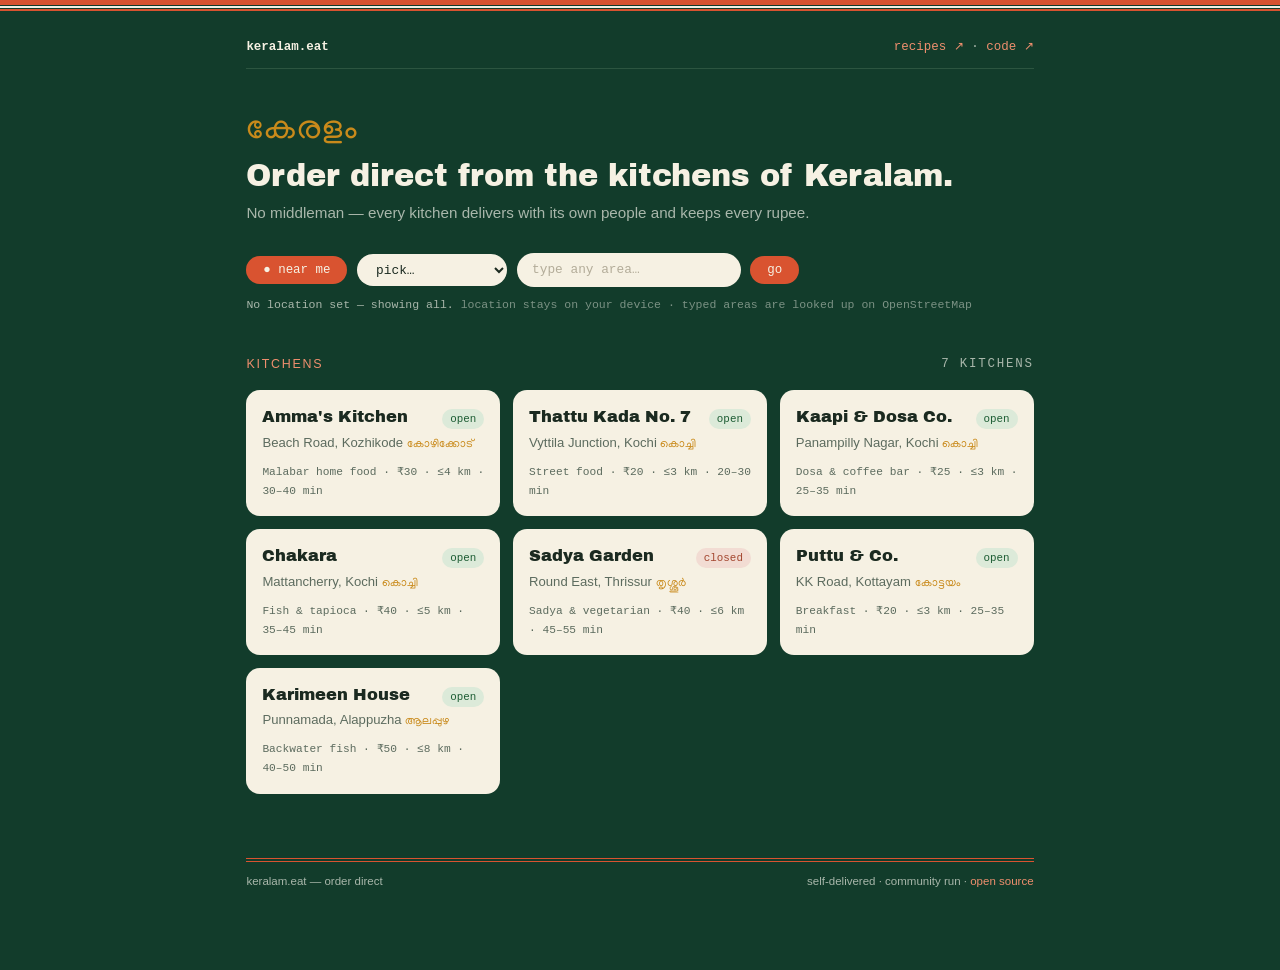
==== commit 53626776: "welcome page: the human face joins the repo at /welcome, cross-linked with the directory" ====
--- a/index.html
+++ b/index.html
@@ -16,7 +16,7 @@
 
     <div class="masthead">
       <span class="domain">keralam.eat</span>
-      <span><a href="https://github.com/aneeraj/keralam-eat">code ↗</a> · zero commission</span>
+      <span><a href="welcome.html">recipes ↗</a> · <a href="https://github.com/aneeraj/keralam-eat">code ↗</a></span>
     </div>
 
     <section class="hero">
